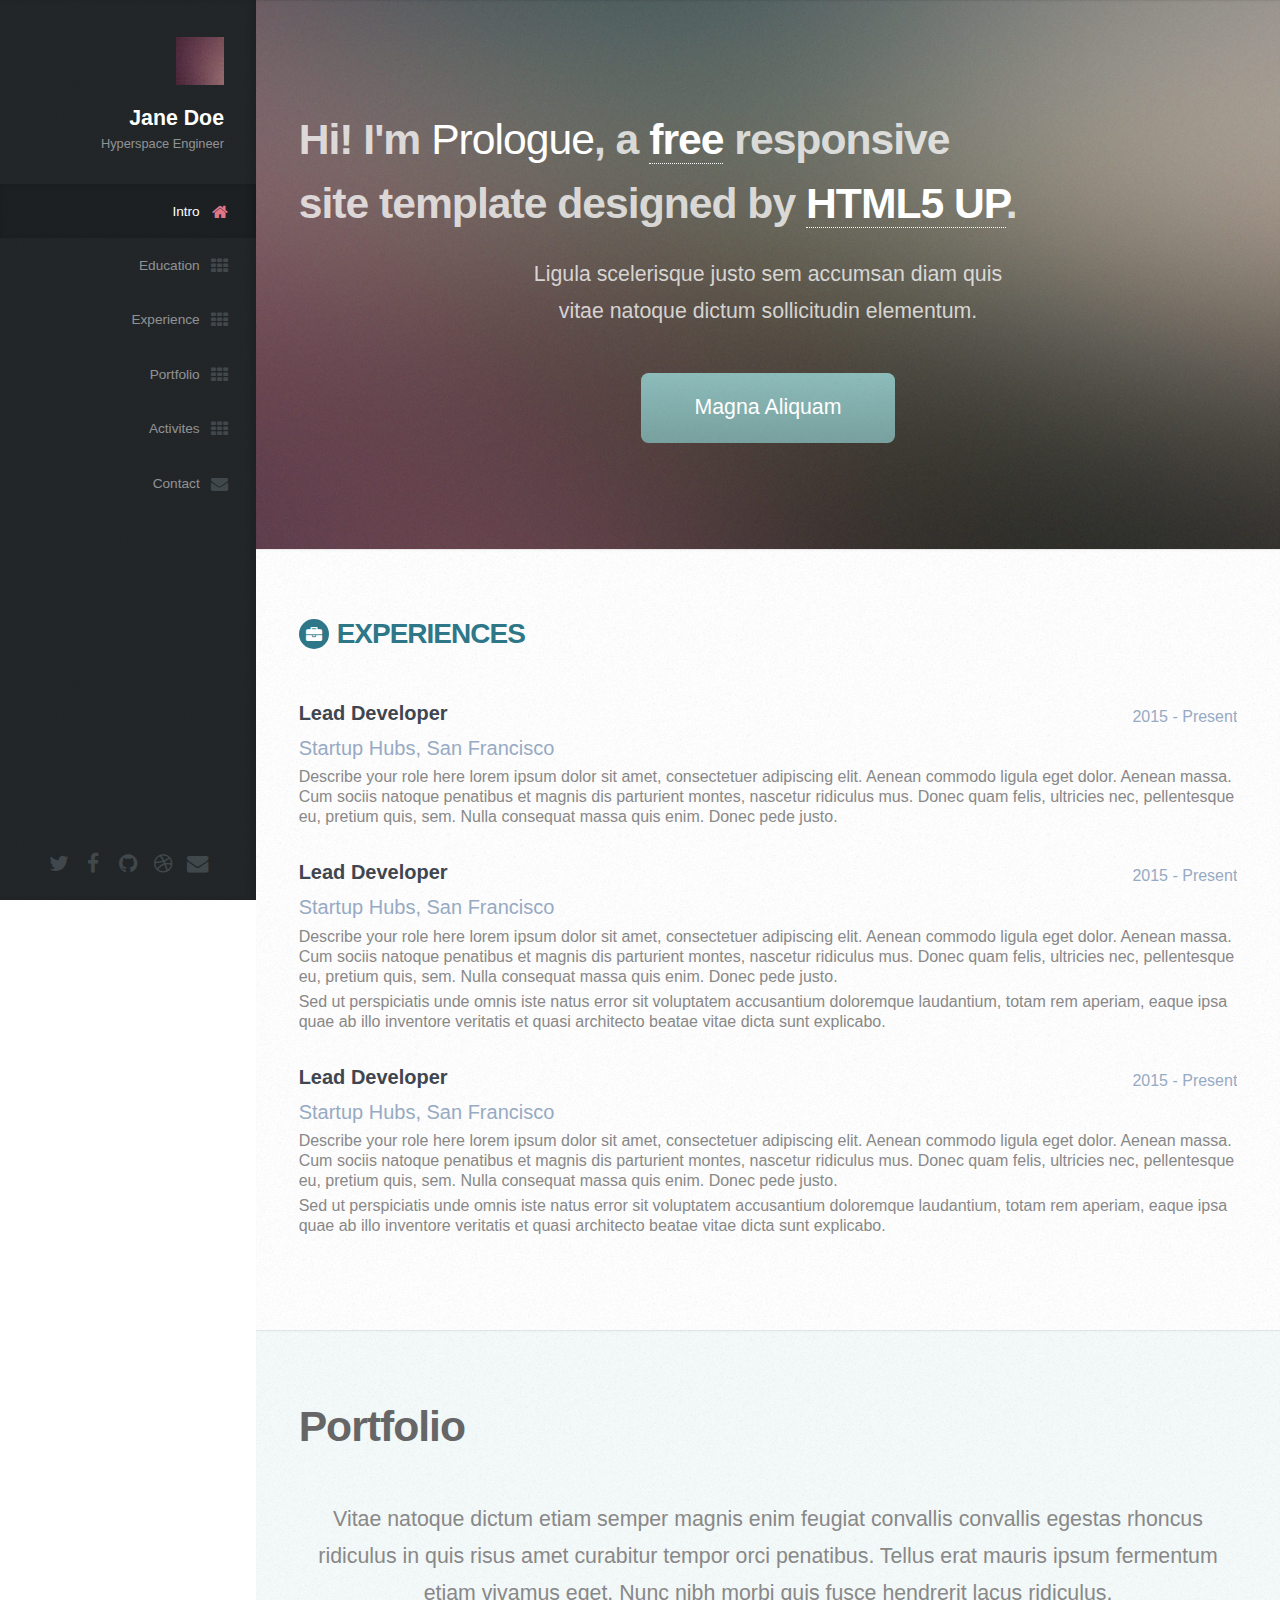
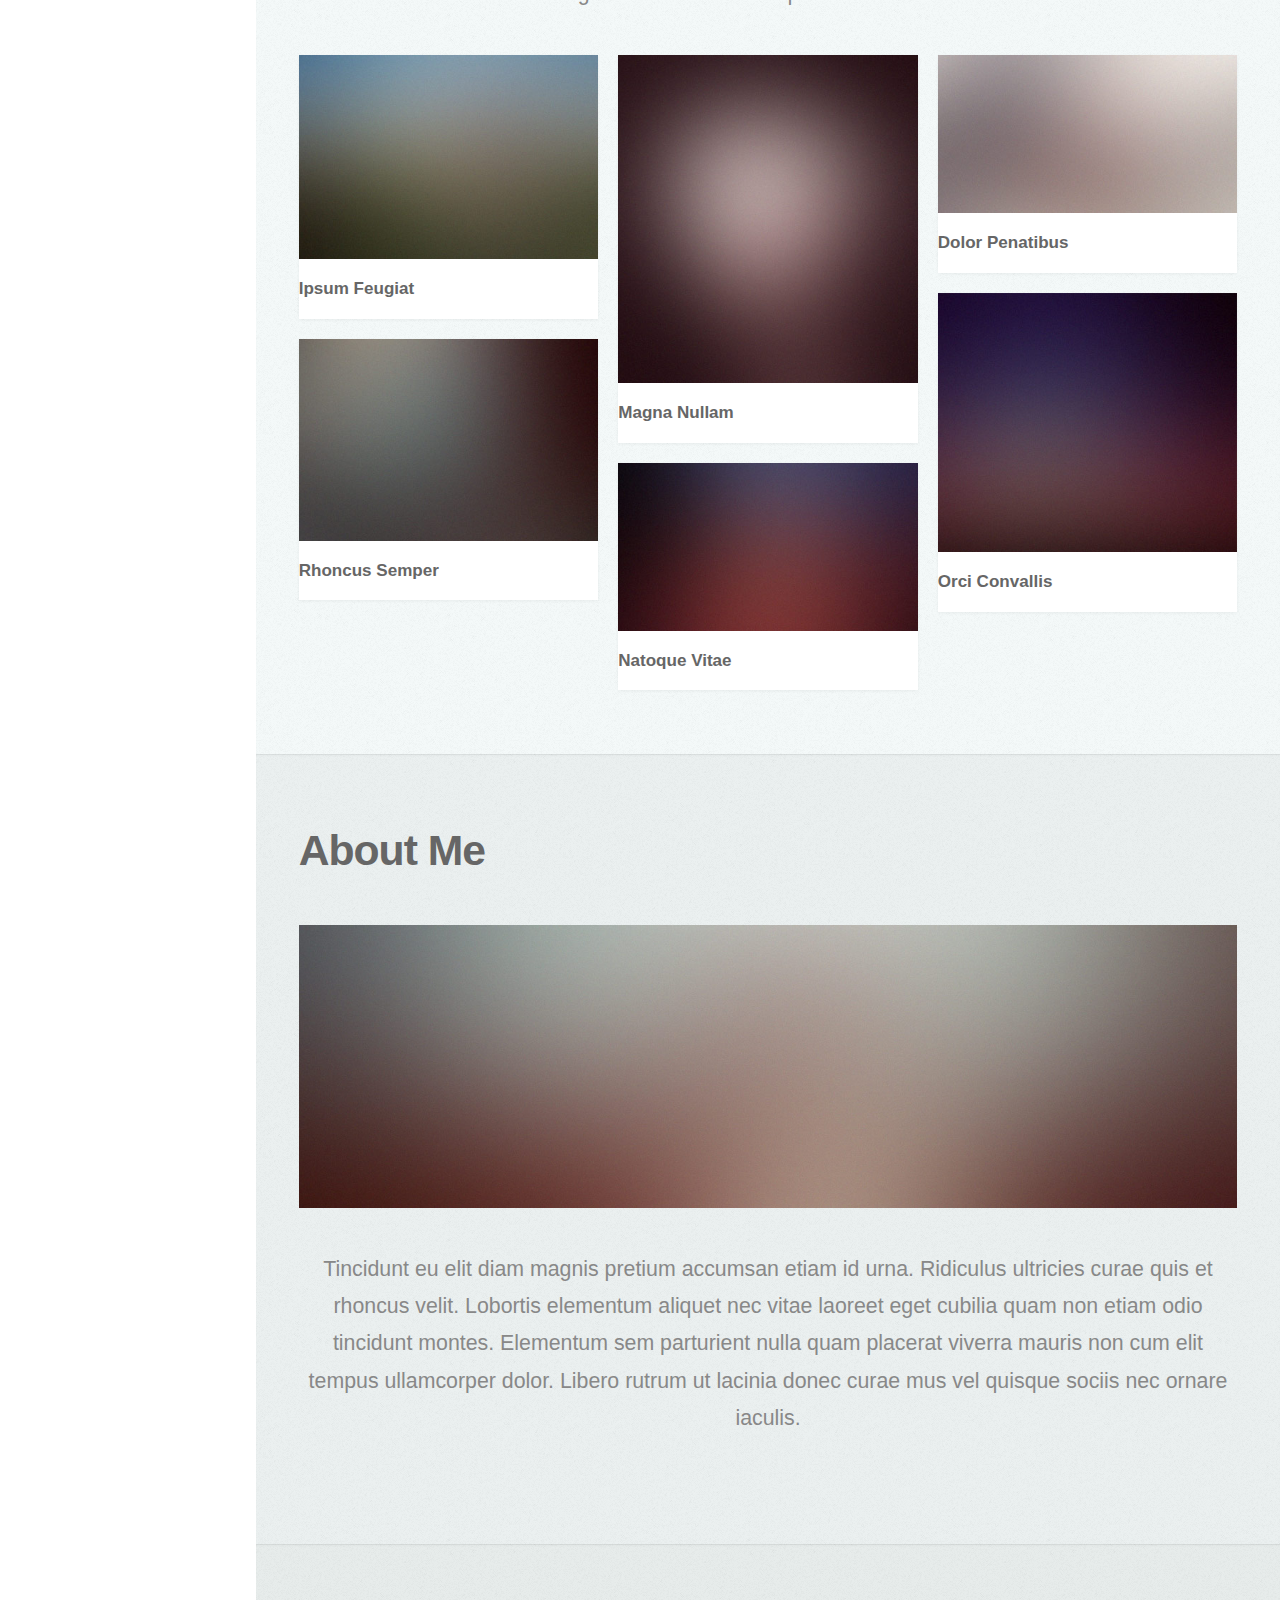
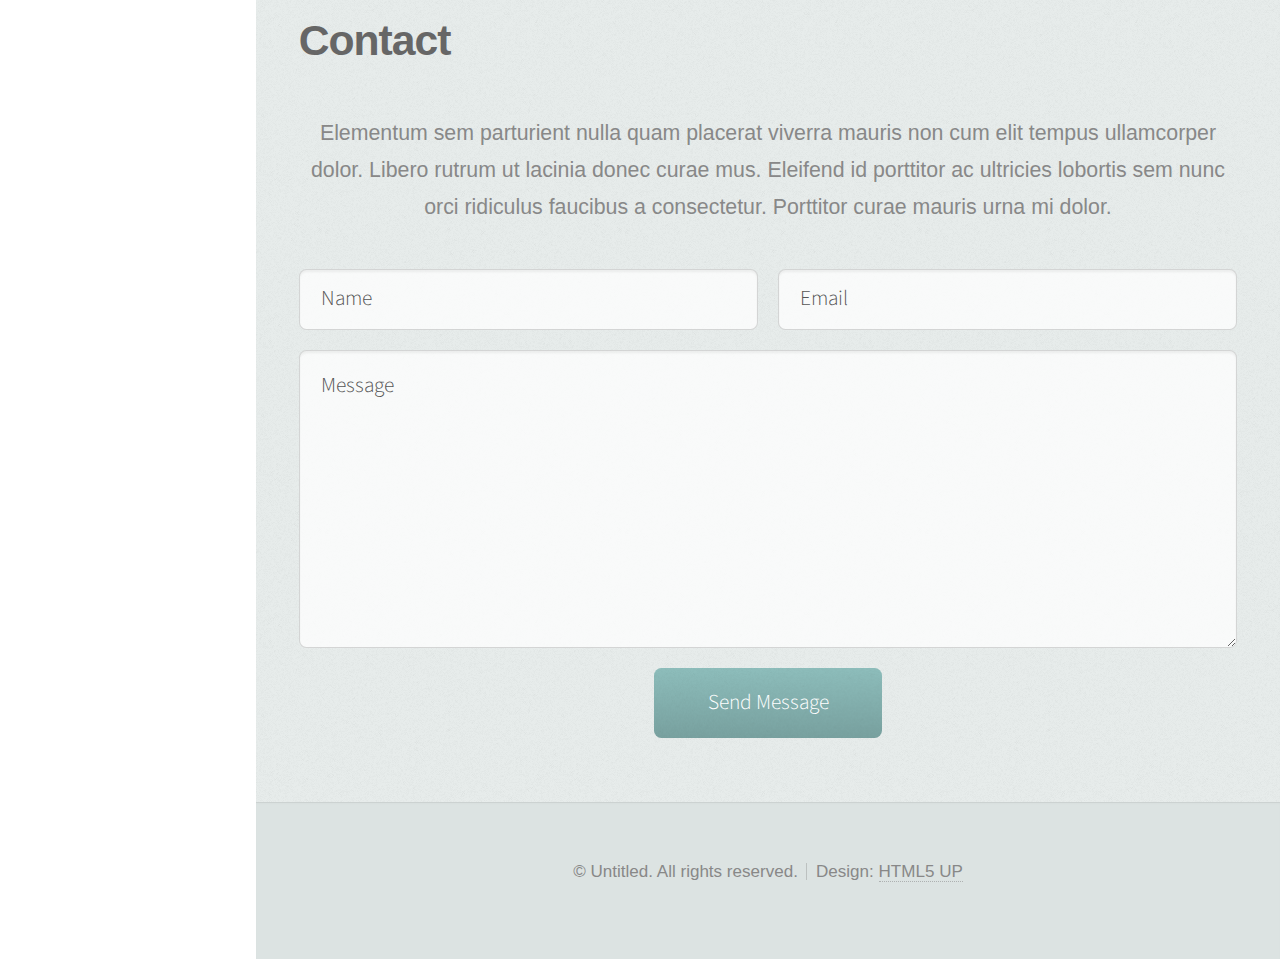
==== blog/html5up-prologue/index.html @ cb4b302c "reference for building website" ====
<!DOCTYPE HTML>
<!--
	Prologue by HTML5 UP
	html5up.net | @ajlkn
	Free for personal and commercial use under the CCA 3.0 license (html5up.net/license)
-->
<html>
	<head>
		<title>Prologue by HTML5 UP</title>
		<meta charset="utf-8" />
		<meta name="viewport" content="width=device-width, initial-scale=1" />
		<!--[if lte IE 8]><script src="assets/js/ie/html5shiv.js"></script><![endif]-->
		
		<!--[if lte IE 8]><link rel="stylesheet" href="assets/css/ie8.css" /><![endif]-->
		<!--[if lte IE 9]><link rel="stylesheet" href="assets/css/ie9.css" /><![endif]-->
		<link rel="stylesheet" href="assets/plugins/bootstrap/css/bootstrap.min.css">
		<link rel="stylesheet" href="assets/plugins/font-awesome/css/font-awesome.css">	

		<link rel="stylesheet" href="assets/css/main.css" />		
	</head>
	<body>

		<!-- Header -->
			<div id="header">

				<div class="top">

					<!-- Logo -->
						<div id="logo">
							<span class="image avatar48"><img src="images/avatar.jpg" alt="" /></span>
							<h1 id="title">Jane Doe</h1>
							<p>Hyperspace Engineer</p>
						</div>

					<!-- Nav -->
						<nav id="nav">
							<!--

								Prologue's nav expects links in one of two formats:

								1. Hash link (scrolls to a different section within the page)

								   <li><a href="#foobar" id="foobar-link" class="icon fa-whatever-icon-you-want skel-layers-ignoreHref"><span class="label">Foobar</span></a></li>

								2. Standard link (sends the user to another page/site)

								   <li><a href="http://foobar.tld" id="foobar-link" class="icon fa-whatever-icon-you-want"><span class="label">Foobar</span></a></li>

							-->
							<ul>
								<li><a href="#top" id="top-link" class="skel-layers-ignoreHref"><span class="icon fa-home">Intro</span></a></li>
								<li><a href="#education" id="education-link" class="skel-layers-ignoreHref"><span class="icon fa-th">Education</span></a></li>
								<li><a href="#experience" id="experience-link" class="skel-layers-ignoreHref"><span class="icon fa-th">Experience</span></a></li>
								<li><a href="#portfolio" id="portfolio-link" class="skel-layers-ignoreHref"><span class="icon fa-th">Portfolio</span></a></li>
								<li><a href="#activites" id="activites-link" class="skel-layers-ignoreHref"><span class="icon fa-th">Activites</span></a></li>
								<li><a href="#contact" id="contact-link" class="skel-layers-ignoreHref"><span class="icon fa-envelope">Contact</span></a></li>
							</ul>
						</nav>

				</div>

				<div class="bottom">

					<!-- Social Icons -->
						<ul class="icons">
							<li><a href="#" class="icon fa-twitter"><span class="label">Twitter</span></a></li>
							<li><a href="#" class="icon fa-facebook"><span class="label">Facebook</span></a></li>
							<li><a href="#" class="icon fa-github"><span class="label">Github</span></a></li>
							<li><a href="#" class="icon fa-dribbble"><span class="label">Dribbble</span></a></li>
							<li><a href="#" class="icon fa-envelope"><span class="label">Email</span></a></li>
						</ul>

				</div>

			</div>

		<!-- Main -->
			<div id="main">

				<!-- Intro -->
					<section id="top" class="one dark cover">
						<div class="container">

							<header>
								<h2 class="alt">Hi! I'm <strong>Prologue</strong>, a <a href="http://html5up.net/license">free</a> responsive<br />
								site template designed by <a href="http://html5up.net">HTML5 UP</a>.</h2>
								<p>Ligula scelerisque justo sem accumsan diam quis<br />
								vitae natoque dictum sollicitudin elementum.</p>
							</header>

							<footer>
								<a href="#portfolio" class="button scrolly">Magna Aliquam</a>
							</footer>

						</div>
					</section>
					
					<section id="experience" class='section experiences-section'>
						<div class="container">
							<header>
								 <h2 class="section-title"><i class="fa fa-briefcase"></i>Experiences</h2>
							</header>
							
							<div class="main-item">
								<div class="meta">
									<div class="upper-row">
										<h3 class="job-title">Lead Developer</h3>
										<div class="time">2015 - Present</div>
									</div><!--//upper-row-->
									<div class="company">Startup Hubs, San Francisco</div>
								</div><!--//meta-->
								<div class="details">
									<p>Describe your role here lorem ipsum dolor sit amet, consectetuer adipiscing elit. Aenean commodo ligula eget dolor. Aenean massa. Cum sociis natoque penatibus et magnis dis parturient montes, nascetur ridiculus mus. Donec quam felis, ultricies nec, pellentesque eu, pretium quis, sem. Nulla consequat massa quis enim. Donec pede justo.</p>  
								</div><!--//details-->
							</div><!--//item-->
							
							<div class="main-item">
								<div class="meta">
									<div class="upper-row">
										<h3 class="job-title">Lead Developer</h3>
										<div class="time">2015 - Present</div>
									</div><!--//upper-row-->
									<div class="company">Startup Hubs, San Francisco</div>
								</div><!--//meta-->
								<div class="details">
									<p>Describe your role here lorem ipsum dolor sit amet, consectetuer adipiscing elit. Aenean commodo ligula eget dolor. Aenean massa. Cum sociis natoque penatibus et magnis dis parturient montes, nascetur ridiculus mus. Donec quam felis, ultricies nec, pellentesque eu, pretium quis, sem. Nulla consequat massa quis enim. Donec pede justo.</p>  
									<p>Sed ut perspiciatis unde omnis iste natus error sit voluptatem accusantium doloremque laudantium, totam rem aperiam, eaque ipsa quae ab illo inventore veritatis et quasi architecto beatae vitae dicta sunt explicabo. </p>
								</div><!--//details-->
								
							</div><!--//item-->
							
							<div class="main-item">
								
									<div class="upper-row">
										<h3 class="job-title">Lead Developer</h3>
										<div class="time">2015 - Present</div>
									</div><!--//upper-row-->
									<div class="company">Startup Hubs, San Francisco</div>
								
								<div class="details">
									<p>Describe your role here lorem ipsum dolor sit amet, consectetuer adipiscing elit. Aenean commodo ligula eget dolor. Aenean massa. Cum sociis natoque penatibus et magnis dis parturient montes, nascetur ridiculus mus. Donec quam felis, ultricies nec, pellentesque eu, pretium quis, sem. Nulla consequat massa quis enim. Donec pede justo.</p>  
									<p>Sed ut perspiciatis unde omnis iste natus error sit voluptatem accusantium doloremque laudantium, totam rem aperiam, eaque ipsa quae ab illo inventore veritatis et quasi architecto beatae vitae dicta sunt explicabo. </p>
								</div><!--//details-->
								
							</div><!--//item-->
							
						</div>
					</section>

				<!-- Portfolio -->
					<section id="portfolio" class="two">
						<div class="container">

							<header>
								<h2>Portfolio</h2>
							</header>

							<p>Vitae natoque dictum etiam semper magnis enim feugiat convallis convallis
							egestas rhoncus ridiculus in quis risus amet curabitur tempor orci penatibus.
							Tellus erat mauris ipsum fermentum etiam vivamus eget. Nunc nibh morbi quis
							fusce hendrerit lacus ridiculus.</p>

							<div class="row">
								<div class="4u 12u$(mobile)">
									<article class="item">
										<a href="#" class="image fit"><img src="images/pic02.jpg" alt="" /></a>
										<header>
											<h3>Ipsum Feugiat</h3>
										</header>
									</article>
									<article class="item">
										<a href="#" class="image fit"><img src="images/pic03.jpg" alt="" /></a>
										<header>
											<h3>Rhoncus Semper</h3>
										</header>
									</article>
								</div>
								<div class="4u 12u$(mobile)">
									<article class="item">
										<a href="#" class="image fit"><img src="images/pic04.jpg" alt="" /></a>
										<header>
											<h3>Magna Nullam</h3>
										</header>
									</article>
									<article class="item">
										<a href="#" class="image fit"><img src="images/pic05.jpg" alt="" /></a>
										<header>
											<h3>Natoque Vitae</h3>
										</header>
									</article>
								</div>
								<div class="4u$ 12u$(mobile)">
									<article class="item">
										<a href="#" class="image fit"><img src="images/pic06.jpg" alt="" /></a>
										<header>
											<h3>Dolor Penatibus</h3>
										</header>
									</article>
									<article class="item">
										<a href="#" class="image fit"><img src="images/pic07.jpg" alt="" /></a>
										<header>
											<h3>Orci Convallis</h3>
										</header>
									</article>
								</div>
							</div>

						</div>
					</section>

				<!-- About Me -->
					<section id="about" class="three">
						<div class="container">

							<header>
								<h2>About Me</h2>
							</header>

							<a href="#" class="image featured"><img src="images/pic08.jpg" alt="" /></a>

							<p>Tincidunt eu elit diam magnis pretium accumsan etiam id urna. Ridiculus
							ultricies curae quis et rhoncus velit. Lobortis elementum aliquet nec vitae
							laoreet eget cubilia quam non etiam odio tincidunt montes. Elementum sem
							parturient nulla quam placerat viverra mauris non cum elit tempus ullamcorper
							dolor. Libero rutrum ut lacinia donec curae mus vel quisque sociis nec
							ornare iaculis.</p>

						</div>
					</section>

				<!-- Contact -->
					<section id="contact" class="four">
						<div class="container">

							<header>
								<h2>Contact</h2>
							</header>

							<p>Elementum sem parturient nulla quam placerat viverra
							mauris non cum elit tempus ullamcorper dolor. Libero rutrum ut lacinia
							donec curae mus. Eleifend id porttitor ac ultricies lobortis sem nunc
							orci ridiculus faucibus a consectetur. Porttitor curae mauris urna mi dolor.</p>

							<form method="post" action="#">
								<div class="row">
									<div class="6u 12u$(mobile)"><input type="text" name="name" placeholder="Name" /></div>
									<div class="6u$ 12u$(mobile)"><input type="text" name="email" placeholder="Email" /></div>
									<div class="12u$">
										<textarea name="message" placeholder="Message"></textarea>
									</div>
									<div class="12u$">
										<input type="submit" value="Send Message" />
									</div>
								</div>
							</form>

						</div>
					</section>

			</div>

		<!-- Footer -->
			<div id="footer">

				<!-- Copyright -->
					<ul class="copyright">
						<li>&copy; Untitled. All rights reserved.</li><li>Design: <a href="http://html5up.net">HTML5 UP</a></li>
					</ul>

			</div>

		<!-- Scripts -->
			<script src="assets/js/jquery.min.js"></script>
			<script src="assets/js/jquery.scrolly.min.js"></script>
			<script src="assets/js/jquery.scrollzer.min.js"></script>
			<script src="assets/js/skel.min.js"></script>
			<script src="assets/js/util.js"></script>
			<!--[if lte IE 8]><script src="assets/js/ie/respond.min.js"></script><![endif]-->
			<script src="assets/js/main.js"></script>

	</body>
</html>
---- blog/html5up-prologue/assets/css/ie8.css ----
/*
	Prologue by HTML5 UP
	html5up.net | @ajlkn
	Free for personal and commercial use under the CCA 3.0 license (html5up.net/license)
*/

/* Section/Article */

	section > .last-child, section.last-child, article > .last-child, article.last-child {
		margin-bottom: 0;
	}

/* Form */

	form input[type="text"],
	form input[type="email"],
	form input[type="password"],
	form select,
	form textarea {
		-ms-behavior: url("assets/js/ie/PIE.htc");
	}

/* Button */

	input[type="button"],
	input[type="submit"],
	input[type="reset"],
	button,
	.button {
		-ms-behavior: url("assets/js/ie/PIE.htc");
	}

/* Header */

	#nav ul li a {
		color: #888;
	}

		#nav ul li a.active {
			background: #1C2022;
		}

	#headerToggle .toggle {
		background-color: #888;
	}

/* Main */

	#main > section.cover {
		background-position: auto;
		-ms-behavior: url("assets/js/ie/backgroundsize.min.htc");
	}
---- blog/html5up-prologue/assets/css/ie9.css ----
/*
	Prologue by HTML5 UP
	html5up.net | @ajlkn
	Free for personal and commercial use under the CCA 3.0 license (html5up.net/license)
*/

/* Button */

	input[type="button"],
	input[type="submit"],
	input[type="reset"],
	button,
	.button {
		background-image: url("images/ie/grad0-15.svg");
	}
---- blog/html5up-prologue/assets/css/main.css ----
@import url("font-awesome.min.css");
@import url("https://fonts.googleapis.com/css?family=Source+Sans+Pro:300,300italic,400,600");

/*
	Prologue by HTML5 UP
	html5up.net | @ajlkn
	Free for personal and commercial use under the CCA 3.0 license (html5up.net/license)
*/

/* Reset */

	html, body, div, span, applet, object, iframe, h1, h2, h3, h4, h5, h6, p, blockquote, pre, a, abbr, acronym, address, big, cite, code, del, dfn, em, img, ins, kbd, q, s, samp, small, strike, strong, sub, sup, tt, var, b, u, i, center, dl, dt, dd, ol, ul, li, fieldset, form, label, legend, table, caption, tbody, tfoot, thead, tr, th, td, article, aside, canvas, details, embed, figure, figcaption, footer, header, hgroup, menu, nav, output, ruby, section, summary, time, mark, audio, video {
		margin: 0;
		padding: 0;
		border: 0;
		font-size: 100%;
		font: inherit;
		vertical-align: baseline;
	}

	article, aside, details, figcaption, figure, footer, header, hgroup, menu, nav, section {
		display: block;
	}

	body {
		line-height: 1;
	}

	ol, ul {
		list-style: none;
	}

	blockquote, q {
		quotes: none;
	}

	blockquote:before, blockquote:after, q:before, q:after {
		content: '';
		content: none;
	}

	table {
		border-collapse: collapse;
		border-spacing: 0;
	}

	body {
		-webkit-text-size-adjust: none;
	}

/* Box Model */

	*, *:before, *:after {
		-moz-box-sizing: border-box;
		-webkit-box-sizing: border-box;
		box-sizing: border-box;
	}

/* Containers */

	.container {
		margin-left: auto;
		margin-right: auto;
	}

	.container.\31 25\25 {
		width: 100%;
		max-width: 1750px;
		min-width: 1400px;
	}

	.container.\37 5\25 {
		width: 1050px;
	}

	.container.\35 0\25 {
		width: 700px;
	}

	.container.\32 5\25 {
		width: 350px;
	}

	.container {
		width: 1400px;
	}

	@media screen and (min-width: 961px) and (max-width: 1880px) {

		.container.\31 25\25 {
			width: 100%;
			max-width: 1500px;
			min-width: 1200px;
		}

		.container.\37 5\25 {
			width: 900px;
		}

		.container.\35 0\25 {
			width: 600px;
		}

		.container.\32 5\25 {
			width: 300px;
		}

		.container {
			width: 1200px;
		}

	}

	@media screen and (min-width: 961px) and (max-width: 1620px) {

		.container.\31 25\25 {
			width: 100%;
			max-width: 1200px;
			min-width: 960px;
		}

		.container.\37 5\25 {
			width: 720px;
		}

		.container.\35 0\25 {
			width: 480px;
		}

		.container.\32 5\25 {
			width: 240px;
		}

		.container {
			width: 960px;
		}

	}

	@media screen and (min-width: 961px) and (max-width: 1320px) {

		.container.\31 25\25 {
			width: 100%;
			max-width: 125%;
			min-width: 100%;
		}

		.container.\37 5\25 {
			width: 75%;
		}

		.container.\35 0\25 {
			width: 50%;
		}

		.container.\32 5\25 {
			width: 25%;
		}

		.container {
			width: 100%;
		}

	}

	@media screen and (max-width: 960px) {

		.container.\31 25\25 {
			width: 100%;
			max-width: 125%;
			min-width: 100%;
		}

		.container.\37 5\25 {
			width: 75%;
		}

		.container.\35 0\25 {
			width: 50%;
		}

		.container.\32 5\25 {
			width: 25%;
		}

		.container {
			width: 100%;
		}

	}

	@media screen and (max-width: 736px) {

		.container.\31 25\25 {
			width: 100%;
			max-width: 125%;
			min-width: 100%;
		}

		.container.\37 5\25 {
			width: 75%;
		}

		.container.\35 0\25 {
			width: 50%;
		}

		.container.\32 5\25 {
			width: 25%;
		}

		.container {
			width: 100% !important;
		}

	}

/* Grid */

	.row {
		border-bottom: solid 1px transparent;
		-moz-box-sizing: border-box;
		-webkit-box-sizing: border-box;
		box-sizing: border-box;
	}

	.row > * {
		float: left;
		-moz-box-sizing: border-box;
		-webkit-box-sizing: border-box;
		box-sizing: border-box;
	}

	.row:after, .row:before {
		content: '';
		display: block;
		clear: both;
		height: 0;
	}

	.row.uniform > * > :first-child {
		margin-top: 0;
	}

	.row.uniform > * > :last-child {
		margin-bottom: 0;
	}

	.row.\30 \25 > * {
		padding: 0px 0 0 0px;
	}

	.row.\30 \25 {
		margin: 0px 0 -1px 0px;
	}

	.row.uniform.\30 \25 > * {
		padding: 0px 0 0 0px;
	}

	.row.uniform.\30 \25 {
		margin: 0px 0 -1px 0px;
	}

	.row > * {
		padding: 40px 0 0 40px;
	}

	.row {
		margin: -40px 0 -1px -40px;
	}

	.row.uniform > * {
		padding: 40px 0 0 40px;
	}

	.row.uniform {
		margin: -40px 0 -1px -40px;
	}

	.row.\32 00\25 > * {
		padding: 80px 0 0 80px;
	}

	.row.\32 00\25 {
		margin: -80px 0 -1px -80px;
	}

	.row.uniform.\32 00\25 > * {
		padding: 80px 0 0 80px;
	}

	.row.uniform.\32 00\25 {
		margin: -80px 0 -1px -80px;
	}

	.row.\31 50\25 > * {
		padding: 60px 0 0 60px;
	}

	.row.\31 50\25 {
		margin: -60px 0 -1px -60px;
	}

	.row.uniform.\31 50\25 > * {
		padding: 60px 0 0 60px;
	}

	.row.uniform.\31 50\25 {
		margin: -60px 0 -1px -60px;
	}

	.row.\35 0\25 > * {
		padding: 20px 0 0 20px;
	}

	.row.\35 0\25 {
		margin: -20px 0 -1px -20px;
	}

	.row.uniform.\35 0\25 > * {
		padding: 20px 0 0 20px;
	}

	.row.uniform.\35 0\25 {
		margin: -20px 0 -1px -20px;
	}

	.row.\32 5\25 > * {
		padding: 10px 0 0 10px;
	}

	.row.\32 5\25 {
		margin: -10px 0 -1px -10px;
	}

	.row.uniform.\32 5\25 > * {
		padding: 10px 0 0 10px;
	}

	.row.uniform.\32 5\25 {
		margin: -10px 0 -1px -10px;
	}

	.\31 2u, .\31 2u\24 {
		width: 100%;
		clear: none;
		margin-left: 0;
	}

	.\31 1u, .\31 1u\24 {
		width: 91.6666666667%;
		clear: none;
		margin-left: 0;
	}

	.\31 0u, .\31 0u\24 {
		width: 83.3333333333%;
		clear: none;
		margin-left: 0;
	}

	.\39 u, .\39 u\24 {
		width: 75%;
		clear: none;
		margin-left: 0;
	}

	.\38 u, .\38 u\24 {
		width: 66.6666666667%;
		clear: none;
		margin-left: 0;
	}

	.\37 u, .\37 u\24 {
		width: 58.3333333333%;
		clear: none;
		margin-left: 0;
	}

	.\36 u, .\36 u\24 {
		width: 50%;
		clear: none;
		margin-left: 0;
	}

	.\35 u, .\35 u\24 {
		width: 41.6666666667%;
		clear: none;
		margin-left: 0;
	}

	.\34 u, .\34 u\24 {
		width: 33.3333333333%;
		clear: none;
		margin-left: 0;
	}

	.\33 u, .\33 u\24 {
		width: 25%;
		clear: none;
		margin-left: 0;
	}

	.\32 u, .\32 u\24 {
		width: 16.6666666667%;
		clear: none;
		margin-left: 0;
	}

	.\31 u, .\31 u\24 {
		width: 8.3333333333%;
		clear: none;
		margin-left: 0;
	}

	.\31 2u\24 + *,
	.\31 1u\24 + *,
	.\31 0u\24 + *,
	.\39 u\24 + *,
	.\38 u\24 + *,
	.\37 u\24 + *,
	.\36 u\24 + *,
	.\35 u\24 + *,
	.\34 u\24 + *,
	.\33 u\24 + *,
	.\32 u\24 + *,
	.\31 u\24 + * {
		clear: left;
	}

	.\-11u {
		margin-left: 91.66667%;
	}

	.\-10u {
		margin-left: 83.33333%;
	}

	.\-9u {
		margin-left: 75%;
	}

	.\-8u {
		margin-left: 66.66667%;
	}

	.\-7u {
		margin-left: 58.33333%;
	}

	.\-6u {
		margin-left: 50%;
	}

	.\-5u {
		margin-left: 41.66667%;
	}

	.\-4u {
		margin-left: 33.33333%;
	}

	.\-3u {
		margin-left: 25%;
	}

	.\-2u {
		margin-left: 16.66667%;
	}

	.\-1u {
		margin-left: 8.33333%;
	}

	@media screen and (min-width: 961px) and (max-width: 1880px) {

		.row > * {
			padding: 40px 0 0 40px;
		}

		.row {
			margin: -40px 0 -1px -40px;
		}

		.row.uniform > * {
			padding: 40px 0 0 40px;
		}

		.row.uniform {
			margin: -40px 0 -1px -40px;
		}

		.row.\32 00\25 > * {
			padding: 80px 0 0 80px;
		}

		.row.\32 00\25 {
			margin: -80px 0 -1px -80px;
		}

		.row.uniform.\32 00\25 > * {
			padding: 80px 0 0 80px;
		}

		.row.uniform.\32 00\25 {
			margin: -80px 0 -1px -80px;
		}

		.row.\31 50\25 > * {
			padding: 60px 0 0 60px;
		}

		.row.\31 50\25 {
			margin: -60px 0 -1px -60px;
		}

		.row.uniform.\31 50\25 > * {
			padding: 60px 0 0 60px;
		}

		.row.uniform.\31 50\25 {
			margin: -60px 0 -1px -60px;
		}

		.row.\35 0\25 > * {
			padding: 20px 0 0 20px;
		}

		.row.\35 0\25 {
			margin: -20px 0 -1px -20px;
		}

		.row.uniform.\35 0\25 > * {
			padding: 20px 0 0 20px;
		}

		.row.uniform.\35 0\25 {
			margin: -20px 0 -1px -20px;
		}

		.row.\32 5\25 > * {
			padding: 10px 0 0 10px;
		}

		.row.\32 5\25 {
			margin: -10px 0 -1px -10px;
		}

		.row.uniform.\32 5\25 > * {
			padding: 10px 0 0 10px;
		}

		.row.uniform.\32 5\25 {
			margin: -10px 0 -1px -10px;
		}

		.\31 2u\28wide\29, .\31 2u\24\28wide\29 {
			width: 100%;
			clear: none;
			margin-left: 0;
		}

		.\31 1u\28wide\29, .\31 1u\24\28wide\29 {
			width: 91.6666666667%;
			clear: none;
			margin-left: 0;
		}

		.\31 0u\28wide\29, .\31 0u\24\28wide\29 {
			width: 83.3333333333%;
			clear: none;
			margin-left: 0;
		}

		.\39 u\28wide\29, .\39 u\24\28wide\29 {
			width: 75%;
			clear: none;
			margin-left: 0;
		}

		.\38 u\28wide\29, .\38 u\24\28wide\29 {
			width: 66.6666666667%;
			clear: none;
			margin-left: 0;
		}

		.\37 u\28wide\29, .\37 u\24\28wide\29 {
			width: 58.3333333333%;
			clear: none;
			margin-left: 0;
		}

		.\36 u\28wide\29, .\36 u\24\28wide\29 {
			width: 50%;
			clear: none;
			margin-left: 0;
		}

		.\35 u\28wide\29, .\35 u\24\28wide\29 {
			width: 41.6666666667%;
			clear: none;
			margin-left: 0;
		}

		.\34 u\28wide\29, .\34 u\24\28wide\29 {
			width: 33.3333333333%;
			clear: none;
			margin-left: 0;
		}

		.\33 u\28wide\29, .\33 u\24\28wide\29 {
			width: 25%;
			clear: none;
			margin-left: 0;
		}

		.\32 u\28wide\29, .\32 u\24\28wide\29 {
			width: 16.6666666667%;
			clear: none;
			margin-left: 0;
		}

		.\31 u\28wide\29, .\31 u\24\28wide\29 {
			width: 8.3333333333%;
			clear: none;
			margin-left: 0;
		}

		.\31 2u\24\28wide\29 + *,
		.\31 1u\24\28wide\29 + *,
		.\31 0u\24\28wide\29 + *,
		.\39 u\24\28wide\29 + *,
		.\38 u\24\28wide\29 + *,
		.\37 u\24\28wide\29 + *,
		.\36 u\24\28wide\29 + *,
		.\35 u\24\28wide\29 + *,
		.\34 u\24\28wide\29 + *,
		.\33 u\24\28wide\29 + *,
		.\32 u\24\28wide\29 + *,
		.\31 u\24\28wide\29 + * {
			clear: left;
		}

		.\-11u\28wide\29 {
			margin-left: 91.66667%;
		}

		.\-10u\28wide\29 {
			margin-left: 83.33333%;
		}

		.\-9u\28wide\29 {
			margin-left: 75%;
		}

		.\-8u\28wide\29 {
			margin-left: 66.66667%;
		}

		.\-7u\28wide\29 {
			margin-left: 58.33333%;
		}

		.\-6u\28wide\29 {
			margin-left: 50%;
		}

		.\-5u\28wide\29 {
			margin-left: 41.66667%;
		}

		.\-4u\28wide\29 {
			margin-left: 33.33333%;
		}

		.\-3u\28wide\29 {
			margin-left: 25%;
		}

		.\-2u\28wide\29 {
			margin-left: 16.66667%;
		}

		.\-1u\28wide\29 {
			margin-left: 8.33333%;
		}

	}

	@media screen and (min-width: 961px) and (max-width: 1620px) {

		.row > * {
			padding: 40px 0 0 40px;
		}

		.row {
			margin: -40px 0 -1px -40px;
		}

		.row.uniform > * {
			padding: 40px 0 0 40px;
		}

		.row.uniform {
			margin: -40px 0 -1px -40px;
		}

		.row.\32 00\25 > * {
			padding: 80px 0 0 80px;
		}

		.row.\32 00\25 {
			margin: -80px 0 -1px -80px;
		}

		.row.uniform.\32 00\25 > * {
			padding: 80px 0 0 80px;
		}

		.row.uniform.\32 00\25 {
			margin: -80px 0 -1px -80px;
		}

		.row.\31 50\25 > * {
			padding: 60px 0 0 60px;
		}

		.row.\31 50\25 {
			margin: -60px 0 -1px -60px;
		}

		.row.uniform.\31 50\25 > * {
			padding: 60px 0 0 60px;
		}

		.row.uniform.\31 50\25 {
			margin: -60px 0 -1px -60px;
		}

		.row.\35 0\25 > * {
			padding: 20px 0 0 20px;
		}

		.row.\35 0\25 {
			margin: -20px 0 -1px -20px;
		}

		.row.uniform.\35 0\25 > * {
			padding: 20px 0 0 20px;
		}

		.row.uniform.\35 0\25 {
			margin: -20px 0 -1px -20px;
		}

		.row.\32 5\25 > * {
			padding: 10px 0 0 10px;
		}

		.row.\32 5\25 {
			margin: -10px 0 -1px -10px;
		}

		.row.uniform.\32 5\25 > * {
			padding: 10px 0 0 10px;
		}

		.row.uniform.\32 5\25 {
			margin: -10px 0 -1px -10px;
		}

		.\31 2u\28normal\29, .\31 2u\24\28normal\29 {
			width: 100%;
			clear: none;
			margin-left: 0;
		}

		.\31 1u\28normal\29, .\31 1u\24\28normal\29 {
			width: 91.6666666667%;
			clear: none;
			margin-left: 0;
		}

		.\31 0u\28normal\29, .\31 0u\24\28normal\29 {
			width: 83.3333333333%;
			clear: none;
			margin-left: 0;
		}

		.\39 u\28normal\29, .\39 u\24\28normal\29 {
			width: 75%;
			clear: none;
			margin-left: 0;
		}

		.\38 u\28normal\29, .\38 u\24\28normal\29 {
			width: 66.6666666667%;
			clear: none;
			margin-left: 0;
		}

		.\37 u\28normal\29, .\37 u\24\28normal\29 {
			width: 58.3333333333%;
			clear: none;
			margin-left: 0;
		}

		.\36 u\28normal\29, .\36 u\24\28normal\29 {
			width: 50%;
			clear: none;
			margin-left: 0;
		}

		.\35 u\28normal\29, .\35 u\24\28normal\29 {
			width: 41.6666666667%;
			clear: none;
			margin-left: 0;
		}

		.\34 u\28normal\29, .\34 u\24\28normal\29 {
			width: 33.3333333333%;
			clear: none;
			margin-left: 0;
		}

		.\33 u\28normal\29, .\33 u\24\28normal\29 {
			width: 25%;
			clear: none;
			margin-left: 0;
		}

		.\32 u\28normal\29, .\32 u\24\28normal\29 {
			width: 16.6666666667%;
			clear: none;
			margin-left: 0;
		}

		.\31 u\28normal\29, .\31 u\24\28normal\29 {
			width: 8.3333333333%;
			clear: none;
			margin-left: 0;
		}

		.\31 2u\24\28normal\29 + *,
		.\31 1u\24\28normal\29 + *,
		.\31 0u\24\28normal\29 + *,
		.\39 u\24\28normal\29 + *,
		.\38 u\24\28normal\29 + *,
		.\37 u\24\28normal\29 + *,
		.\36 u\24\28normal\29 + *,
		.\35 u\24\28normal\29 + *,
		.\34 u\24\28normal\29 + *,
		.\33 u\24\28normal\29 + *,
		.\32 u\24\28normal\29 + *,
		.\31 u\24\28normal\29 + * {
			clear: left;
		}

		.\-11u\28normal\29 {
			margin-left: 91.66667%;
		}

		.\-10u\28normal\29 {
			margin-left: 83.33333%;
		}

		.\-9u\28normal\29 {
			margin-left: 75%;
		}

		.\-8u\28normal\29 {
			margin-left: 66.66667%;
		}

		.\-7u\28normal\29 {
			margin-left: 58.33333%;
		}

		.\-6u\28normal\29 {
			margin-left: 50%;
		}

		.\-5u\28normal\29 {
			margin-left: 41.66667%;
		}

		.\-4u\28normal\29 {
			margin-left: 33.33333%;
		}

		.\-3u\28normal\29 {
			margin-left: 25%;
		}

		.\-2u\28normal\29 {
			margin-left: 16.66667%;
		}

		.\-1u\28normal\29 {
			margin-left: 8.33333%;
		}

	}

	@media screen and (min-width: 961px) and (max-width: 1320px) {

		.row > * {
			padding: 20px 0 0 20px;
		}

		.row {
			margin: -20px 0 -1px -20px;
		}

		.row.uniform > * {
			padding: 20px 0 0 20px;
		}

		.row.uniform {
			margin: -20px 0 -1px -20px;
		}

		.row.\32 00\25 > * {
			padding: 40px 0 0 40px;
		}

		.row.\32 00\25 {
			margin: -40px 0 -1px -40px;
		}

		.row.uniform.\32 00\25 > * {
			padding: 40px 0 0 40px;
		}

		.row.uniform.\32 00\25 {
			margin: -40px 0 -1px -40px;
		}

		.row.\31 50\25 > * {
			padding: 30px 0 0 30px;
		}

		.row.\31 50\25 {
			margin: -30px 0 -1px -30px;
		}

		.row.uniform.\31 50\25 > * {
			padding: 30px 0 0 30px;
		}

		.row.uniform.\31 50\25 {
			margin: -30px 0 -1px -30px;
		}

		.row.\35 0\25 > * {
			padding: 10px 0 0 10px;
		}

		.row.\35 0\25 {
			margin: -10px 0 -1px -10px;
		}

		.row.uniform.\35 0\25 > * {
			padding: 10px 0 0 10px;
		}

		.row.uniform.\35 0\25 {
			margin: -10px 0 -1px -10px;
		}

		.row.\32 5\25 > * {
			padding: 5px 0 0 5px;
		}

		.row.\32 5\25 {
			margin: -5px 0 -1px -5px;
		}

		.row.uniform.\32 5\25 > * {
			padding: 5px 0 0 5px;
		}

		.row.uniform.\32 5\25 {
			margin: -5px 0 -1px -5px;
		}

		.\31 2u\28narrow\29, .\31 2u\24\28narrow\29 {
			width: 100%;
			clear: none;
			margin-left: 0;
		}

		.\31 1u\28narrow\29, .\31 1u\24\28narrow\29 {
			width: 91.6666666667%;
			clear: none;
			margin-left: 0;
		}

		.\31 0u\28narrow\29, .\31 0u\24\28narrow\29 {
			width: 83.3333333333%;
			clear: none;
			margin-left: 0;
		}

		.\39 u\28narrow\29, .\39 u\24\28narrow\29 {
			width: 75%;
			clear: none;
			margin-left: 0;
		}

		.\38 u\28narrow\29, .\38 u\24\28narrow\29 {
			width: 66.6666666667%;
			clear: none;
			margin-left: 0;
		}

		.\37 u\28narrow\29, .\37 u\24\28narrow\29 {
			width: 58.3333333333%;
			clear: none;
			margin-left: 0;
		}

		.\36 u\28narrow\29, .\36 u\24\28narrow\29 {
			width: 50%;
			clear: none;
			margin-left: 0;
		}

		.\35 u\28narrow\29, .\35 u\24\28narrow\29 {
			width: 41.6666666667%;
			clear: none;
			margin-left: 0;
		}

		.\34 u\28narrow\29, .\34 u\24\28narrow\29 {
			width: 33.3333333333%;
			clear: none;
			margin-left: 0;
		}

		.\33 u\28narrow\29, .\33 u\24\28narrow\29 {
			width: 25%;
			clear: none;
			margin-left: 0;
		}

		.\32 u\28narrow\29, .\32 u\24\28narrow\29 {
			width: 16.6666666667%;
			clear: none;
			margin-left: 0;
		}

		.\31 u\28narrow\29, .\31 u\24\28narrow\29 {
			width: 8.3333333333%;
			clear: none;
			margin-left: 0;
		}

		.\31 2u\24\28narrow\29 + *,
		.\31 1u\24\28narrow\29 + *,
		.\31 0u\24\28narrow\29 + *,
		.\39 u\24\28narrow\29 + *,
		.\38 u\24\28narrow\29 + *,
		.\37 u\24\28narrow\29 + *,
		.\36 u\24\28narrow\29 + *,
		.\35 u\24\28narrow\29 + *,
		.\34 u\24\28narrow\29 + *,
		.\33 u\24\28narrow\29 + *,
		.\32 u\24\28narrow\29 + *,
		.\31 u\24\28narrow\29 + * {
			clear: left;
		}

		.\-11u\28narrow\29 {
			margin-left: 91.66667%;
		}

		.\-10u\28narrow\29 {
			margin-left: 83.33333%;
		}

		.\-9u\28narrow\29 {
			margin-left: 75%;
		}

		.\-8u\28narrow\29 {
			margin-left: 66.66667%;
		}

		.\-7u\28narrow\29 {
			margin-left: 58.33333%;
		}

		.\-6u\28narrow\29 {
			margin-left: 50%;
		}

		.\-5u\28narrow\29 {
			margin-left: 41.66667%;
		}

		.\-4u\28narrow\29 {
			margin-left: 33.33333%;
		}

		.\-3u\28narrow\29 {
			margin-left: 25%;
		}

		.\-2u\28narrow\29 {
			margin-left: 16.66667%;
		}

		.\-1u\28narrow\29 {
			margin-left: 8.33333%;
		}

	}

	@media screen and (max-width: 960px) {

		.row > * {
			padding: 20px 0 0 20px;
		}

		.row {
			margin: -20px 0 -1px -20px;
		}

		.row.uniform > * {
			padding: 20px 0 0 20px;
		}

		.row.uniform {
			margin: -20px 0 -1px -20px;
		}

		.row.\32 00\25 > * {
			padding: 40px 0 0 40px;
		}

		.row.\32 00\25 {
			margin: -40px 0 -1px -40px;
		}

		.row.uniform.\32 00\25 > * {
			padding: 40px 0 0 40px;
		}

		.row.uniform.\32 00\25 {
			margin: -40px 0 -1px -40px;
		}

		.row.\31 50\25 > * {
			padding: 30px 0 0 30px;
		}

		.row.\31 50\25 {
			margin: -30px 0 -1px -30px;
		}

		.row.uniform.\31 50\25 > * {
			padding: 30px 0 0 30px;
		}

		.row.uniform.\31 50\25 {
			margin: -30px 0 -1px -30px;
		}

		.row.\35 0\25 > * {
			padding: 10px 0 0 10px;
		}

		.row.\35 0\25 {
			margin: -10px 0 -1px -10px;
		}

		.row.uniform.\35 0\25 > * {
			padding: 10px 0 0 10px;
		}

		.row.uniform.\35 0\25 {
			margin: -10px 0 -1px -10px;
		}

		.row.\32 5\25 > * {
			padding: 5px 0 0 5px;
		}

		.row.\32 5\25 {
			margin: -5px 0 -1px -5px;
		}

		.row.uniform.\32 5\25 > * {
			padding: 5px 0 0 5px;
		}

		.row.uniform.\32 5\25 {
			margin: -5px 0 -1px -5px;
		}

		.\31 2u\28narrower\29, .\31 2u\24\28narrower\29 {
			width: 100%;
			clear: none;
			margin-left: 0;
		}

		.\31 1u\28narrower\29, .\31 1u\24\28narrower\29 {
			width: 91.6666666667%;
			clear: none;
			margin-left: 0;
		}

		.\31 0u\28narrower\29, .\31 0u\24\28narrower\29 {
			width: 83.3333333333%;
			clear: none;
			margin-left: 0;
		}

		.\39 u\28narrower\29, .\39 u\24\28narrower\29 {
			width: 75%;
			clear: none;
			margin-left: 0;
		}

		.\38 u\28narrower\29, .\38 u\24\28narrower\29 {
			width: 66.6666666667%;
			clear: none;
			margin-left: 0;
		}

		.\37 u\28narrower\29, .\37 u\24\28narrower\29 {
			width: 58.3333333333%;
			clear: none;
			margin-left: 0;
		}

		.\36 u\28narrower\29, .\36 u\24\28narrower\29 {
			width: 50%;
			clear: none;
			margin-left: 0;
		}

		.\35 u\28narrower\29, .\35 u\24\28narrower\29 {
			width: 41.6666666667%;
			clear: none;
			margin-left: 0;
		}

		.\34 u\28narrower\29, .\34 u\24\28narrower\29 {
			width: 33.3333333333%;
			clear: none;
			margin-left: 0;
		}

		.\33 u\28narrower\29, .\33 u\24\28narrower\29 {
			width: 25%;
			clear: none;
			margin-left: 0;
		}

		.\32 u\28narrower\29, .\32 u\24\28narrower\29 {
			width: 16.6666666667%;
			clear: none;
			margin-left: 0;
		}

		.\31 u\28narrower\29, .\31 u\24\28narrower\29 {
			width: 8.3333333333%;
			clear: none;
			margin-left: 0;
		}

		.\31 2u\24\28narrower\29 + *,
		.\31 1u\24\28narrower\29 + *,
		.\31 0u\24\28narrower\29 + *,
		.\39 u\24\28narrower\29 + *,
		.\38 u\24\28narrower\29 + *,
		.\37 u\24\28narrower\29 + *,
		.\36 u\24\28narrower\29 + *,
		.\35 u\24\28narrower\29 + *,
		.\34 u\24\28narrower\29 + *,
		.\33 u\24\28narrower\29 + *,
		.\32 u\24\28narrower\29 + *,
		.\31 u\24\28narrower\29 + * {
			clear: left;
		}

		.\-11u\28narrower\29 {
			margin-left: 91.66667%;
		}

		.\-10u\28narrower\29 {
			margin-left: 83.33333%;
		}

		.\-9u\28narrower\29 {
			margin-left: 75%;
		}

		.\-8u\28narrower\29 {
			margin-left: 66.66667%;
		}

		.\-7u\28narrower\29 {
			margin-left: 58.33333%;
		}

		.\-6u\28narrower\29 {
			margin-left: 50%;
		}

		.\-5u\28narrower\29 {
			margin-left: 41.66667%;
		}

		.\-4u\28narrower\29 {
			margin-left: 33.33333%;
		}

		.\-3u\28narrower\29 {
			margin-left: 25%;
		}

		.\-2u\28narrower\29 {
			margin-left: 16.66667%;
		}

		.\-1u\28narrower\29 {
			margin-left: 8.33333%;
		}

	}

	@media screen and (max-width: 736px) {

		.row > * {
			padding: 20px 0 0 20px;
		}

		.row {
			margin: -20px 0 -1px -20px;
		}

		.row.uniform > * {
			padding: 20px 0 0 20px;
		}

		.row.uniform {
			margin: -20px 0 -1px -20px;
		}

		.row.\32 00\25 > * {
			padding: 40px 0 0 40px;
		}

		.row.\32 00\25 {
			margin: -40px 0 -1px -40px;
		}

		.row.uniform.\32 00\25 > * {
			padding: 40px 0 0 40px;
		}

		.row.uniform.\32 00\25 {
			margin: -40px 0 -1px -40px;
		}

		.row.\31 50\25 > * {
			padding: 30px 0 0 30px;
		}

		.row.\31 50\25 {
			margin: -30px 0 -1px -30px;
		}

		.row.uniform.\31 50\25 > * {
			padding: 30px 0 0 30px;
		}

		.row.uniform.\31 50\25 {
			margin: -30px 0 -1px -30px;
		}

		.row.\35 0\25 > * {
			padding: 10px 0 0 10px;
		}

		.row.\35 0\25 {
			margin: -10px 0 -1px -10px;
		}

		.row.uniform.\35 0\25 > * {
			padding: 10px 0 0 10px;
		}

		.row.uniform.\35 0\25 {
			margin: -10px 0 -1px -10px;
		}

		.row.\32 5\25 > * {
			padding: 5px 0 0 5px;
		}

		.row.\32 5\25 {
			margin: -5px 0 -1px -5px;
		}

		.row.uniform.\32 5\25 > * {
			padding: 5px 0 0 5px;
		}

		.row.uniform.\32 5\25 {
			margin: -5px 0 -1px -5px;
		}

		.\31 2u\28mobile\29, .\31 2u\24\28mobile\29 {
			width: 100%;
			clear: none;
			margin-left: 0;
		}

		.\31 1u\28mobile\29, .\31 1u\24\28mobile\29 {
			width: 91.6666666667%;
			clear: none;
			margin-left: 0;
		}

		.\31 0u\28mobile\29, .\31 0u\24\28mobile\29 {
			width: 83.3333333333%;
			clear: none;
			margin-left: 0;
		}

		.\39 u\28mobile\29, .\39 u\24\28mobile\29 {
			width: 75%;
			clear: none;
			margin-left: 0;
		}

		.\38 u\28mobile\29, .\38 u\24\28mobile\29 {
			width: 66.6666666667%;
			clear: none;
			margin-left: 0;
		}

		.\37 u\28mobile\29, .\37 u\24\28mobile\29 {
			width: 58.3333333333%;
			clear: none;
			margin-left: 0;
		}

		.\36 u\28mobile\29, .\36 u\24\28mobile\29 {
			width: 50%;
			clear: none;
			margin-left: 0;
		}

		.\35 u\28mobile\29, .\35 u\24\28mobile\29 {
			width: 41.6666666667%;
			clear: none;
			margin-left: 0;
		}

		.\34 u\28mobile\29, .\34 u\24\28mobile\29 {
			width: 33.3333333333%;
			clear: none;
			margin-left: 0;
		}

		.\33 u\28mobile\29, .\33 u\24\28mobile\29 {
			width: 25%;
			clear: none;
			margin-left: 0;
		}

		.\32 u\28mobile\29, .\32 u\24\28mobile\29 {
			width: 16.6666666667%;
			clear: none;
			margin-left: 0;
		}

		.\31 u\28mobile\29, .\31 u\24\28mobile\29 {
			width: 8.3333333333%;
			clear: none;
			margin-left: 0;
		}

		.\31 2u\24\28mobile\29 + *,
		.\31 1u\24\28mobile\29 + *,
		.\31 0u\24\28mobile\29 + *,
		.\39 u\24\28mobile\29 + *,
		.\38 u\24\28mobile\29 + *,
		.\37 u\24\28mobile\29 + *,
		.\36 u\24\28mobile\29 + *,
		.\35 u\24\28mobile\29 + *,
		.\34 u\24\28mobile\29 + *,
		.\33 u\24\28mobile\29 + *,
		.\32 u\24\28mobile\29 + *,
		.\31 u\24\28mobile\29 + * {
			clear: left;
		}

		.\-11u\28mobile\29 {
			margin-left: 91.66667%;
		}

		.\-10u\28mobile\29 {
			margin-left: 83.33333%;
		}

		.\-9u\28mobile\29 {
			margin-left: 75%;
		}

		.\-8u\28mobile\29 {
			margin-left: 66.66667%;
		}

		.\-7u\28mobile\29 {
			margin-left: 58.33333%;
		}

		.\-6u\28mobile\29 {
			margin-left: 50%;
		}

		.\-5u\28mobile\29 {
			margin-left: 41.66667%;
		}

		.\-4u\28mobile\29 {
			margin-left: 33.33333%;
		}

		.\-3u\28mobile\29 {
			margin-left: 25%;
		}

		.\-2u\28mobile\29 {
			margin-left: 16.66667%;
		}

		.\-1u\28mobile\29 {
			margin-left: 8.33333%;
		}

	}

/* Basic */

	body {
		background: #fff;
		font-family: 'Roboto', sans-serif;
		font-size: 19pt;
		font-weight: 300;
		line-height: 1.75em;
		color: #888;
	}

		body.is-loading * {
			-moz-transition: none !important;
			-webkit-transition: none !important;
			-ms-transition: none !important;
			transition: none !important;
			-moz-animation: none !important;
			-webkit-animation: none !important;
			-ms-animation: none !important;
			animation: none !important;
		}

	input, textarea, select {
		font-family: 'Source Sans Pro', sans-serif;
		font-size: 19pt;
		font-weight: 300;
		line-height: 1.75em;
		color: #888;
	}

	h1, h2, h3, h4, h5, h6 {
		font-weight: 300;
		color: #666;
		line-height: 1.5em;
	}

	h1 a, h2 a, h3 a, h4 a, h5 a, h6 a {
		color: inherit;
		text-decoration: none;
	}

		h1 a strong, h2 a strong, h3 a strong, h4 a strong, h5 a strong, h6 a strong {
			color: #333;
		}

	h2 {
		font-size: 2em;
		letter-spacing: -1px;
	}

		h2.alt {
			color: #888;
		}

			h2.alt strong {
				color: #666;
			}

	h3 {
		font-size: 1.5em;
	}

	header {
		margin: 0 0 2em 0;
	}

		header > p {
			margin: 1em 0 0 0;
		}

	footer {
		margin: 2em 0 0 0;
	}

	strong, b {
		font-weight: 300;
		color: #666;
	}

	em, i {
		font-style: italic;
	}

	a {
		text-decoration: none;
		color: inherit;
		border-bottom: dotted 1px rgba(128, 128, 128, 0.5);
		-moz-transition: color 0.35s ease-in-out, border-bottom-color 0.35s ease-in-out;
		-webkit-transition: color 0.35s ease-in-out, border-bottom-color 0.35s ease-in-out;
		-ms-transition: color 0.35s ease-in-out, border-bottom-color 0.35s ease-in-out;
		transition: color 0.35s ease-in-out, border-bottom-color 0.35s ease-in-out;
		outline: 0;
	}

		a:hover {
			color: #E27689;
			border-bottom-color: rgba(255, 255, 255, 0);
		}

	sub {
		position: relative;
		top: 0.5em;
		font-size: 0.8em;
	}

	sup {
		position: relative;
		top: -0.5em;
		font-size: 0.8em;
	}

	hr {
		border: 0;
		border-top: solid 1px #ddd;
	}

	blockquote {
		border-left: solid 0.5em #ddd;
		padding: 1em 0 1em 2em;
		font-style: italic;
	}

	p, ul, ol, dl, table {
		margin-bottom: 2em;
	}

	br.clear {
		clear: both;
	}

/* Sections/Article */

	section, article {
		margin-bottom: 3em;
	}

		section > :last-child,
		section > .container, section:last-child, article > :last-child,
		article > .container, article:last-child {
			margin-bottom: 0;
		}

		.row > section, .row > article {
			margin-bottom: 0;
		}

/* Image */

	.image {
		display: inline-block;
		border: 0;
	}

		.image img {
			display: block;
			width: 100%;
		}

		.image.avatar48 {
			width: 48px;
			height: 48px;
			background: #f00;
		}

			.image.avatar48 img {
				width: 48px;
				height: 48px;
			}

		.image.fit {
			display: block;
			width: 100%;
		}

		.image.featured {
			display: block;
			width: 100%;
			margin: 0 0 2em 0;
		}

		.image.left {
			float: left;
			margin: 0 2em 2em 0;
		}

		.image.centered {
			display: block;
			margin: 0 0 2em 0;
		}

			.image.centered img {
				margin: 0 auto;
				width: auto;
			}

/* List */

	ul.default {
		list-style: disc;
		padding-left: 1em;
	}

		ul.default li {
			padding-left: 0.5em;
		}

	ul.icons {
		cursor: default;
	}

		ul.icons li {
			display: inline-block;
		}

		ul.icons a {
			display: inline-block;
			width: 2em;
			height: 2em;
			line-height: 2em;
			text-align: center;
			border: 0;
		}

	ol.default {
		list-style: decimal;
		padding-left: 1.25em;
	}

		ol.default li {
			padding-left: 0.25em;
		}

/* Form */

	form label {
		display: block;
		text-align: left;
		margin-bottom: 0.5em;
	}

	form input[type="text"],
	form input[type="email"],
	form input[type="password"],
	form select,
	form textarea {
		position: relative;
		-webkit-appearance: none;
		display: block;
		border: 0;
		outline: 0;
		background: #fff;
		background: rgba(255, 255, 255, 0.75);
		width: 100%;
		border-radius: 0.35em;
		padding: 0.75em 1em 0.75em 1em;
		box-shadow: inset 0 0.1em 0.1em 0 rgba(0, 0, 0, 0.05);
		border: solid 1px rgba(0, 0, 0, 0.15);
		-moz-transition: all 0.35s ease-in-out;
		-webkit-transition: all 0.35s ease-in-out;
		-ms-transition: all 0.35s ease-in-out;
		transition: all 0.35s ease-in-out;
	}

		form input[type="text"]:focus,
		form input[type="email"]:focus,
		form input[type="password"]:focus,
		form select:focus,
		form textarea:focus {
			box-shadow: 0 0 2px 1px #8ebebc;
			background: #fff;
		}

	form input[type="text"],
	form input[type="email"],
	form input[type="password"],
	form select {
		line-height: 1.25em;
	}

	form textarea {
		min-height: 14em;
	}

	form .formerize-placeholder {
		color: #555 !important;
	}

	form ::-webkit-input-placeholder {
		color: #555 !important;
	}

	form :-moz-placeholder {
		color: #555 !important;
	}

	form ::-moz-placeholder {
		color: #555 !important;
	}

	form :-ms-input-placeholder {
		color: #555 !important;
	}

	form ::-moz-focus-inner {
		border: 0;
	}

/* Table */

	table {
		width: 100%;
	}

		table.default {
			width: 100%;
			text-align: left;
		}

			table.default tbody tr:nth-child(2n+2) {
				background: #f4f4f4;
			}

			table.default td {
				padding: 0.5em 1em 0.5em 1em;
			}

			table.default th {
				text-align: left;
				padding: 0.5em 1em 0.5em 1em;
				color: #fff;
				background: #222729 url("images/overlay.png");
			}

			table.default thead {
				background: #444;
				color: #fff;
			}

			table.default tfoot {
				background: #eee;
			}

/* Button */

	input[type="button"],
	input[type="submit"],
	input[type="reset"],
	button,
	.button {
		position: relative;
		display: inline-block;
		border-radius: 0.35em;
		color: #fff !important;
		text-decoration: none;
		padding: 0.75em 2.5em 0.75em 2.5em;
		background-color: #8ebebc;
		border: 0;
		cursor: pointer;
		background-image: -moz-linear-gradient(top, rgba(0, 0, 0, 0), rgba(0, 0, 0, 0.15)), url("images/overlay.png");
		background-image: -webkit-linear-gradient(top, rgba(0, 0, 0, 0), rgba(0, 0, 0, 0.15)), url("images/overlay.png");
		background-image: -ms-linear-gradient(top, rgba(0, 0, 0, 0), rgba(0, 0, 0, 0.15)), url("images/overlay.png");
		background-image: linear-gradient(top, rgba(0, 0, 0, 0), rgba(0, 0, 0, 0.15)), url("images/overlay.png");
		-moz-transition: background-color 0.35s ease-in-out;
		-webkit-transition: background-color 0.35s ease-in-out;
		-ms-transition: background-color 0.35s ease-in-out;
		transition: background-color 0.35s ease-in-out;
	}

		input[type="button"]:hover,
		input[type="submit"]:hover,
		input[type="reset"]:hover,
		button:hover,
		.button:hover {
			background-color: #9ececc;
		}

		input[type="button"]:active,
		input[type="submit"]:active,
		input[type="reset"]:active,
		button:active,
		.button:active {
			background-color: #7eaeac;
		}

/* Item */

	.item {
		box-shadow: 0 0.05em 0.15em 0 rgba(0, 0, 0, 0.05);
		margin-bottom: 40px;
	}

		.item header {
			background: #fff;
			margin: 0;
			padding: 1em 0 1em 0;
			font-size: 0.8em;
		}

			.item header h3 {
				font-size: 1em;
			}

/* Icons */

	.icon {
		text-decoration: none;
	}

		.icon:before {
			display: inline-block;
			font-family: FontAwesome;
			font-size: 1.25em;
			text-decoration: none;
			font-style: normal;
			font-weight: normal;
			line-height: 1;
			-webkit-font-smoothing: antialiased;
			-moz-osx-font-smoothing: grayscale;
		}

		.icon > .label {
			display: none;
		}

/* Header */

	#header {
		display: -moz-flex;
		display: -webkit-flex;
		display: -ms-flex;
		display: flex;
		-moz-flex-direction: column;
		-webkit-flex-direction: column;
		-ms-flex-direction: column;
		flex-direction: column;
		-moz-justify-content: space-between;
		-webkit-justify-content: space-between;
		-ms-justify-content: space-between;
		justify-content: space-between;
		background: #222629 url("images/overlay.png");
		box-shadow: inset -0.25em 0 0.25em 0 rgba(0, 0, 0, 0.1);
		color: #fff;
		height: 100%;
		left: 0;
		overflow-y: auto;
		position: fixed;
		text-align: right;
		top: 0;
		width: 375px;
	}

		#header .top {
			-moz-flex-grow: 1;
			-webkit-flex-grow: 1;
			-ms-flex-grow: 1;
			flex-grow: 1;
		}

		#header .bottom {
			-moz-flex-shrink: 0;
			-webkit-flex-shrink: 0;
			-ms-flex-shrink: 0;
			flex-shrink: 0;
			padding: 1.5em 0 0.75em 0;
		}

			#header .bottom > :last-child {
				margin-bottom: 0;
			}

		#header .icons {
			font-size: 0.8em;
			text-align: center;
		}

			#header .icons a {
				color: #41484c;
				-moz-transition: color 0.35s ease-in-out;
				-webkit-transition: color 0.35s ease-in-out;
				-ms-transition: color 0.35s ease-in-out;
				transition: color 0.35s ease-in-out;
			}

				#header .icons a:hover {
					color: #fff;
				}

	#logo {
		position: relative;
		margin: 1.75em 1.5em 1.5em 1.5em;
		min-height: 48px;
		cursor: default;
	}

		#logo h1 {
			position: relative;
			color: #fff;
			font-weight: 600;
			font-size: 1em;
			line-height: 1em;
		}

		#logo p {
			position: relative;
			display: block;
			font-size: 0.6em;
			color: rgba(255, 255, 255, 0.5);
			line-height: 1.25em;
			margin: 0.5em 0 0 0;
		}

		#logo .image {
			position: absolute;
			left: 0;
			top: 0;
		}

	#nav ul {
		margin-bottom: 0;
	}

		#nav ul li a {
			display: block;
			padding: 0.5em 1.5em 0.5em 1.5em;
			color: rgba(255, 255, 255, 0.5);
			text-decoration: none;
			outline: 0;
			border: 0;
			-moz-transition: none;
			-webkit-transition: none;
			-ms-transition: none;
			transition: none;
		}

			#nav ul li a span {
				position: relative;
				display: block;
				font-size: 0.8em;
			}

				#nav ul li a span:before {
					position: absolute;
					left: 0;
					color: #41484c;
					text-align: center;
					width: 1.25em;
					line-height: 1.75em;
				}

			#nav ul li a.active {
				background: rgba(0, 0, 0, 0.15);
				box-shadow: inset 0 0 0.25em 0 rgba(0, 0, 0, 0.125);
				color: #fff;
			}

				#nav ul li a.active span:before {
					color: #e27689;
				}

/* Footer */

	#footer {
		margin-left: 375px;
		text-align: center;
		background-color: #dce3e2;
		padding: 3em 0 4em 0;
		box-shadow: inset 0 1px 0 0 rgba(0, 0, 0, 0.05), inset 0 0.1em 0.1em 0 rgba(0, 0, 0, 0.025);
		font-size: 0.8em;
	}

		#footer .copyright {
			cursor: default;
			margin: 0;
		}

			#footer .copyright li {
				display: inline-block;
				line-height: 1em;
				border-left: solid 1px rgba(128, 128, 128, 0.35);
				padding: 0 0 0 0.5em;
				margin: 0 0 0 0.5em;
			}

				#footer .copyright li:first-child {
					border-left: 0;
					padding-left: 0;
					margin-left: 0;
				}

/* Main */

	#main {
		margin-left: 375px;
	}

		#main > section {
			margin: 0;
			overflow: hidden;
			padding: 4em 0;
			box-shadow: inset 0 1px 0 0 rgba(0, 0, 0, 0.05), inset 0 0.1em 0.1em 0 rgba(0, 0, 0, 0.025);
			text-align: center;
			background-image: url("images/overlay.png");
		}

			#main > section.dark {
				color: #ddd;
				color: rgba(255, 255, 255, 0.75);
			}

				#main > section.dark h2, #main > section.dark h3, #main > section.dark h4, #main > section.dark h5, #main > section.dark h6 {
					color: inherit;
				}

				#main > section.dark strong {
					color: #fff;
					border-color: inherit;
				}

				#main > section.dark a {
					color: #fff;
					border-color: inherit;
				}

					#main > section.dark a:hover {
						border-bottom-color: rgba(255, 255, 255, 0);
					}

			#main > section.cover {
				padding: 6em 0;
				background-size: cover;
				background-position: center center;
			}

			#main > section.one {
				background-color: #81918E;
				background-image: url("../../images/banner.jpg");
			}

			#main > section.two {
				background-color: #f5fafa;
			}

			#main > section.three {
				background-color: #ecf1f1;
			}

			#main > section.four {
				background-color: #e8edec;
			}

/* Wide */

	@media screen and (min-width: 961px) and (max-width: 1880px) {

		/* Basic */

			body, input, textarea, select {
				font-size: 17pt;
			}

		/* Header */

			#header {
				width: 300px;
			}

		/* Footer */

			#footer {
				margin-left: 300px;
			}

		/* Main */

			#main {
				margin-left: 300px;
			}

	}

/* Normal */

	@media screen and (min-width: 961px) and (max-width: 1620px) {

		/* Main */

			#main > section {
				padding: 3em 0;
			}

			#main section.cover {
				padding: 5em 0;
			}

	}

/* Narrow */

	@media screen and (min-width: 961px) and (max-width: 1320px) {

		/* Basic */

			body, input, textarea, select {
				font-size: 16pt;
			}

			.container {
				padding: 0 2em 0 2em;
			}

		/* List */

			ul.icons li a {
				width: 1.75em;
			}

		/* Item */

			.item {
				margin-bottom: 20px;
			}

		/* Header */

			#header {
				width: 20%;
			}

			#logo .image {
				position: relative;
				margin: 0 0 0.5em 0;
			}

			#nav ul li a {
				font-size: 0.8em;
				padding-top: 0.5em;
				padding-bottom: 0.5em;
			}

				#nav ul li a span {
					padding-right: 2.25em;
				}

					#nav ul li a span:before {
						left: 100%;
						margin-left: -1.25em;
						line-height: 2.25em;
					}

		/* Footer */

			#footer {
				margin-left: 20%;
			}

		/* Main */

			#main {
				margin-left: 20%;
			}

	}

/* Narrower */

	#headerToggle {
		display: none;
	}

	@media screen and (max-width: 960px) {

		/* Basic */

			html, body {
				overflow-x: hidden;
			}

			body, input, textarea, select {
				font-size: 16pt;
			}

			header br {
				display: none;
			}

			.container {
				padding: 0 2em 0 2em;
			}

		/* Item */

			.item {
				margin-bottom: 15px;
			}

		/* List */

			ul.icons a {
				width: 1.75em;
				font-size: 1.25em;
			}

		/* Header */

			#header {
				-moz-backface-visibility: hidden;
				-webkit-backface-visibility: hidden;
				-ms-backface-visibility: hidden;
				backface-visibility: hidden;
				-moz-transform: translateX(-275px);
				-webkit-transform: translateX(-275px);
				-ms-transform: translateX(-275px);
				transform: translateX(-275px);
				-moz-transition: -moz-transform 0.5s ease;
				-webkit-transition: -webkit-transform 0.5s ease;
				-ms-transition: -ms-transform 0.5s ease;
				transition: transform 0.5s ease;
				-webkit-overflow-scrolling: touch;
				display: block;
				height: 100%;
				left: 0;
				overflow-y: auto;
				position: fixed;
				top: 0;
				width: 275px;
				z-index: 10002;
				width: 275px;
				background: #222729 url("images/overlay.png");
				box-shadow: inset -0.25em 0 0.25em 0 rgba(0, 0, 0, 0.125);
			}

				#header .top {
					position: relative;
				}

				#header .bottom {
					border-top: solid 1px rgba(255, 255, 255, 0.05);
					box-shadow: 0 -1px 0 0 rgba(0, 0, 0, 0.15);
					padding-top: 2em;
					margin-top: 2em;
					position: relative;
				}

			#logo {
				margin: 1.5em 1.25em 1.25em 1.25em;
			}

			#nav ul li a {
				padding: 0.5em 1.25em 0.5em 1.25em;
			}

			#headerToggle {
				-moz-backface-visibility: hidden;
				-webkit-backface-visibility: hidden;
				-ms-backface-visibility: hidden;
				backface-visibility: hidden;
				-moz-transition: -moz-transform 0.5s ease;
				-webkit-transition: -webkit-transform 0.5s ease;
				-ms-transition: -ms-transform 0.5s ease;
				transition: transform 0.5s ease;
				display: block;
				height: 2.25em;
				left: 0;
				position: fixed;
				top: 0;
				width: 3.25em;
				z-index: 10001;
			}

				#headerToggle .toggle {
					position: absolute;
					left: 0;
					top: 0;
					width: 100%;
					height: 100%;
					outline: 0;
					border: 0;
				}

					#headerToggle .toggle:before {
						font-family: FontAwesome;
						text-decoration: none;
						font-style: normal;
						font-weight: normal;
						-webkit-font-smoothing: antialiased;
						-moz-osx-font-smoothing: grayscale;
						content: '\f0c9';
						color: #fff;
						font-size: 18px;
						line-height: 2.25em;
						background: rgba(128, 136, 144, 0.5);
						border-radius: 0.35em;
						text-align: center;
						position: absolute;
						left: 0.5em;
						top: 0.5em;
						display: block;
						width: 3.25em;
						height: 2.25em;
						line-height: 2.25em;
					}

			body.header-visible #main {
				-moz-transform: translateX(275px);
				-webkit-transform: translateX(275px);
				-ms-transform: translateX(275px);
				transform: translateX(275px);
			}

			body.header-visible #headerToggle {
				-moz-transform: translateX(275px);
				-webkit-transform: translateX(275px);
				-ms-transform: translateX(275px);
				transform: translateX(275px);
			}

			body.header-visible #header {
				-moz-transform: translateX(0);
				-webkit-transform: translateX(0);
				-ms-transform: translateX(0);
				transform: translateX(0);
			}

		/* Footer */

			#footer {
				margin-left: 0;
			}

		/* Main */

			#main {
				-moz-backface-visibility: hidden;
				-webkit-backface-visibility: hidden;
				-ms-backface-visibility: hidden;
				backface-visibility: hidden;
				-moz-transition: -moz-transform 0.5s ease;
				-webkit-transition: -webkit-transform 0.5s ease;
				-ms-transition: -ms-transform 0.5s ease;
				transition: transform 0.5s ease;
				padding-bottom: 1px;
				margin-left: 0;
			}

				#main > section {
					padding: 3em 0;
				}

				#main section.cover {
					padding: 4em 0;
				}

	}

/* Mobile */

	@media screen and (max-width: 736px) {

		/* Basic */

			body, input, textarea, select {
				font-size: 14pt;
			}

			h2 {
				font-size: 1.5em;
				letter-spacing: 0;
				font-weight: 300;
			}

			.container {
				padding: 0 15px 0 15px;
			}

		/* List */

			ul.icons a {
				width: 2em;
				font-size: 1.25em;
			}

		/* Main */

			#main > section {
				padding: 2em 0;
			}

			#main section.cover {
				padding: 4em 0em;
			}

				#main section.cover header {
					padding: 0 1em;
				}

		/* Footer */

			#footer .copyright li {
				display: block;
				line-height: 1.25em;
				border: 0;
				padding: 0;
				margin: 1em 0 0 0;
			}

				#footer .copyright li:first-child {
					margin-top: 0;
				}

	}
	

.container .section {
  font-family: 'Roboto', sans-serif;
  margin-top: 30px;
  margin-bottom: 60px;
}  

.container .section  h1,h2,h3,h4,h5,h6 {
  text-align: left;
  font-weight: 700;
}

.experiences-section .main-item {
  margin-bottom: 30px;
  text-align: left;
}

.experiences-section .main-item  .meta{
  margin-bottom: 0px;
  margin-top: 0;
}

.container .section-title {
  text-transform: uppercase;
  font-size: 28px;
  font-weight: 700;
  color: #2d7788;
  position: relative;
  margin-top: 0;
  margin-bottom: 20px;
}

.container .section-title .fa {
  width: 30px;
  height: 30px;
  margin-right: 8px;
  display: inline-block;
  color: #fff;
  -webkit-border-radius: 50%;
  -moz-border-radius: 50%;
  -ms-border-radius: 50%;
  -o-border-radius: 50%;
  border-radius: 50%;
  -moz-background-clip: padding;
  -webkit-background-clip: padding-box;
  background-clip: padding-box;
  background: #2d7788;
  text-align: center;
  padding-top: 8px;
  font-size: 16px;
  position: relative;
  top: -2px;
}

.container .job-title {
  color: #3F4650;
  font-size: 20px;
  margin-top: 0;
  margin-bottom: 0;
  font-weight: 700;
}

.container .upper-row {
  position: relative;
  overflow: hidden;
  margin-bottom: 2px;
}

.container .time {
  position: absolute;
  font-size: 16px;
  font-weight: 500;
  right: 0;
  top: 0;
  color: #97AAC3;
}

.container .company {
  font-size: 20px;
  margin-bottom: 0px;
  color: #97AAC3;
}
.container .project-title {
  font-size: 16px;
  font-weight: 400;
  margin-top: 0;
  margin-bottom: 5px;
}
.container .details{
  font-size: 16px;
}
.container .details p{
  margin-bottom:5px ;
  line-height: 20px;
}
.main-wrapper .section {
  margin-bottom: 60px;
}
  
}
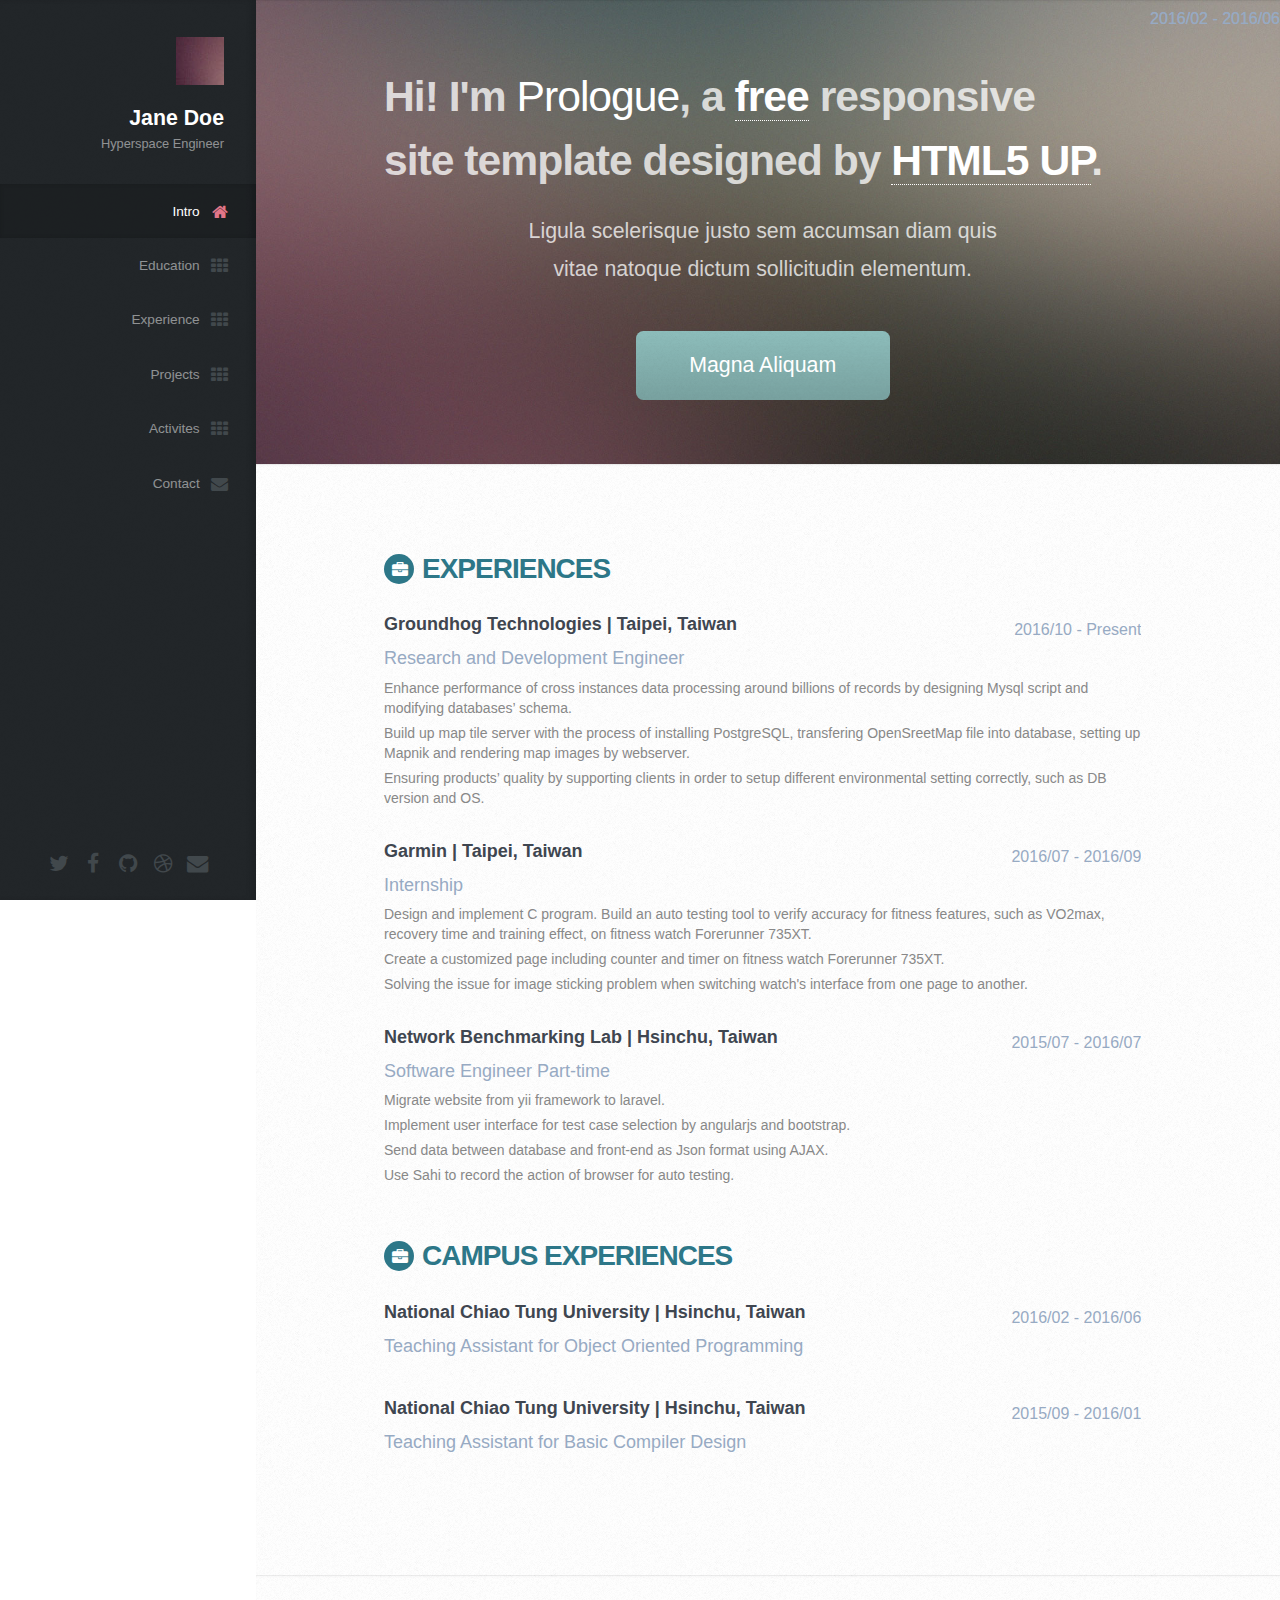
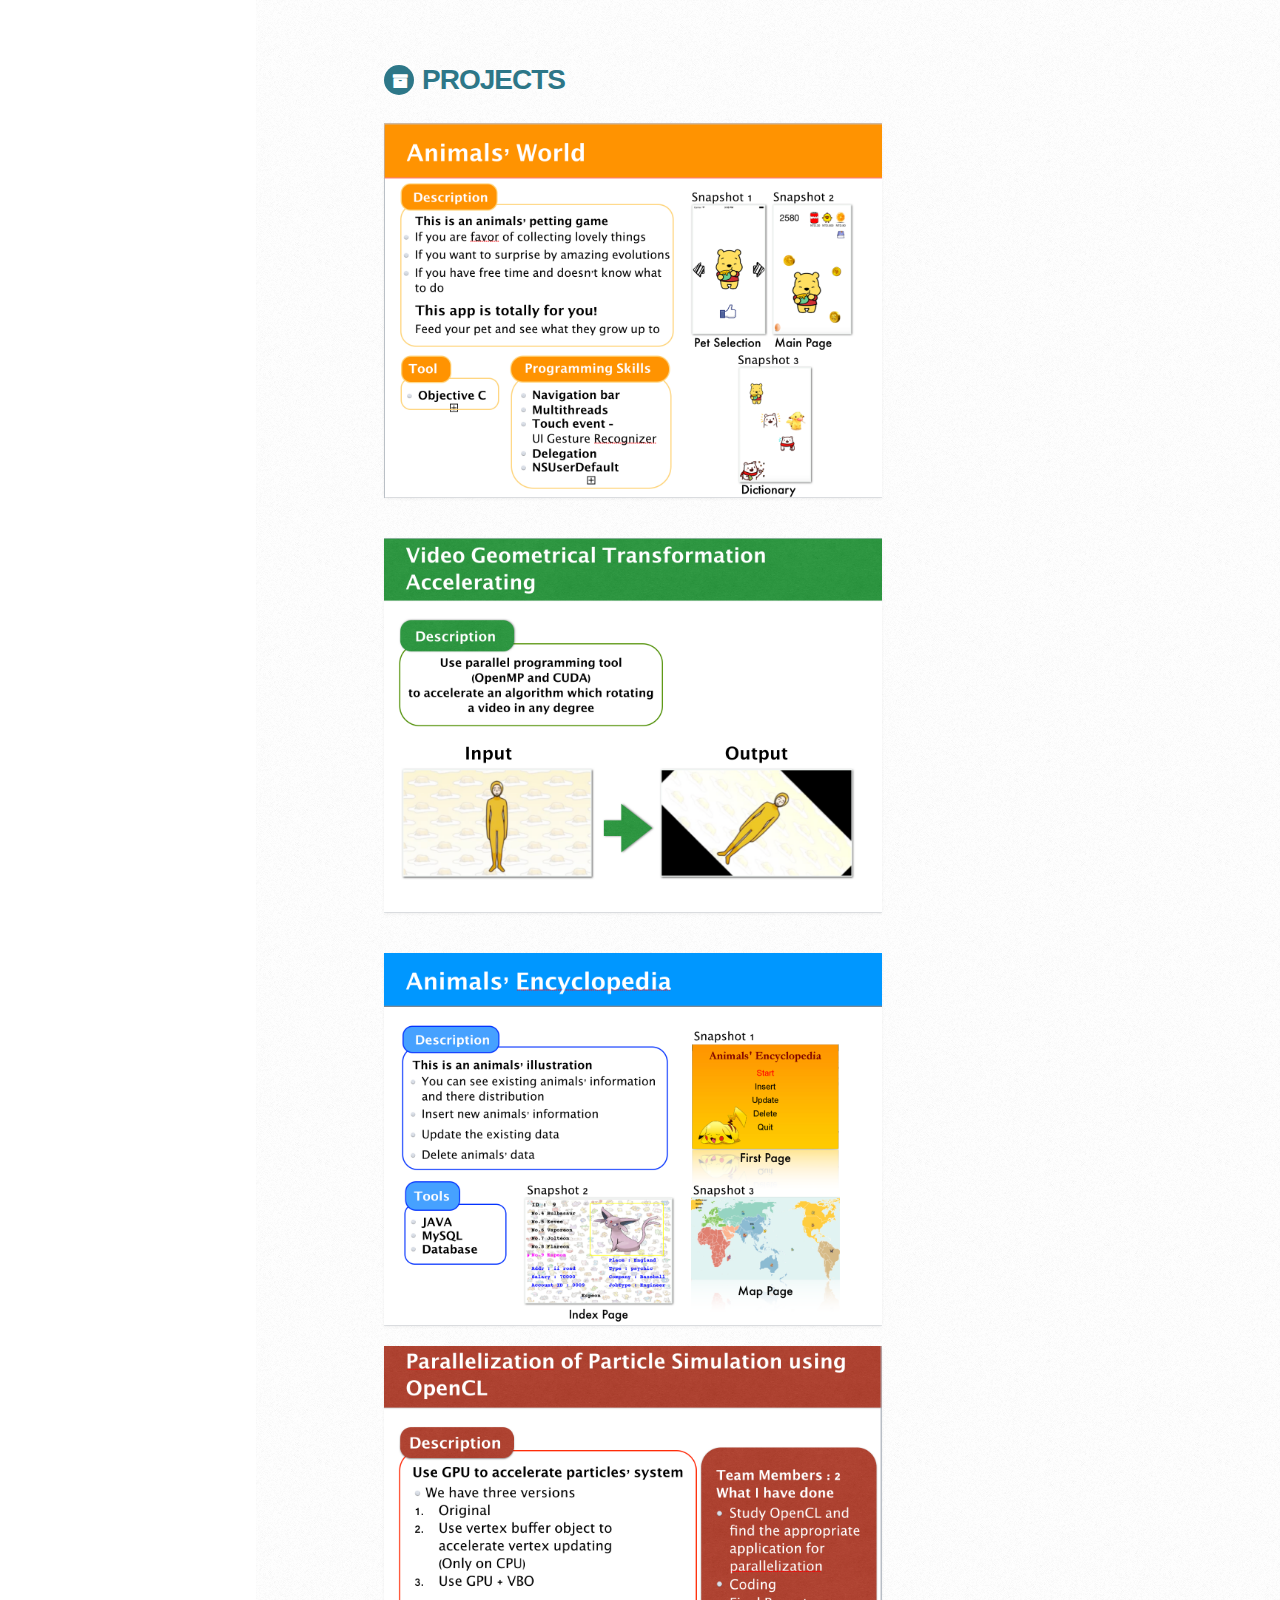
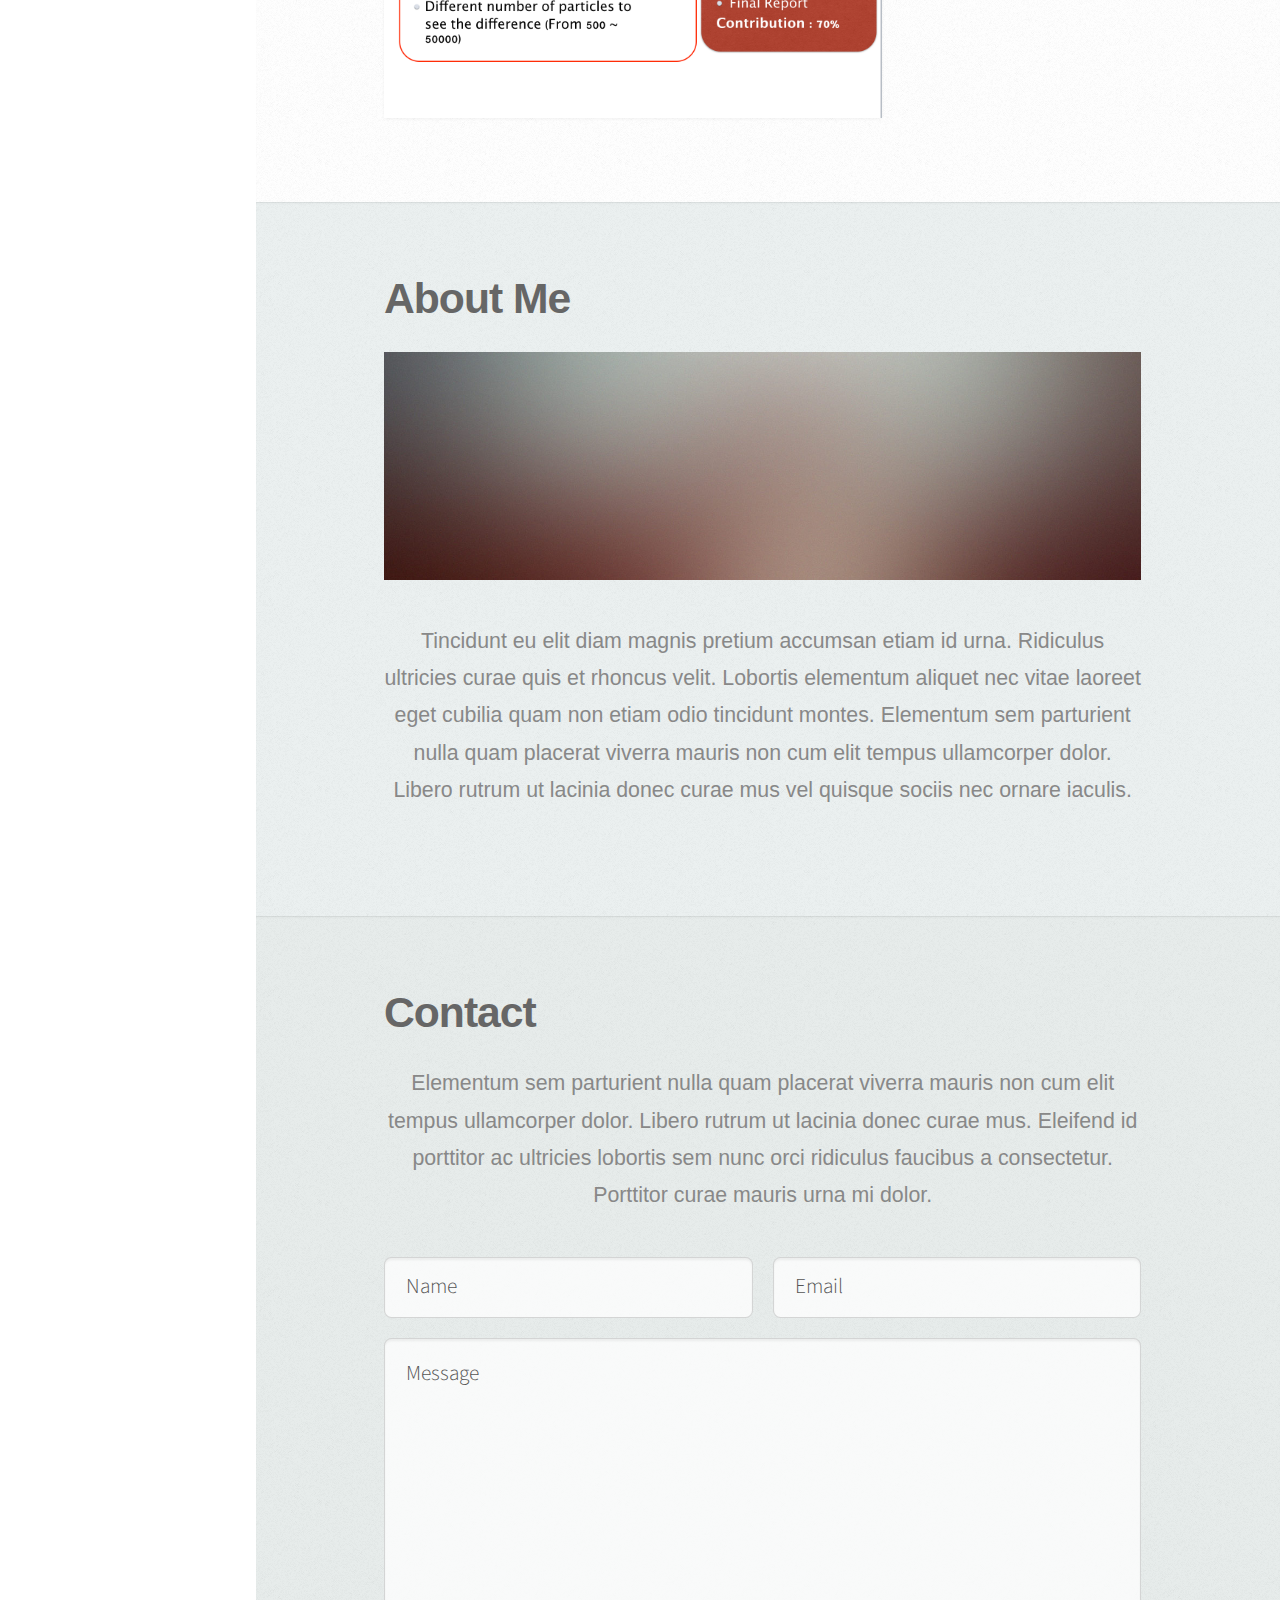
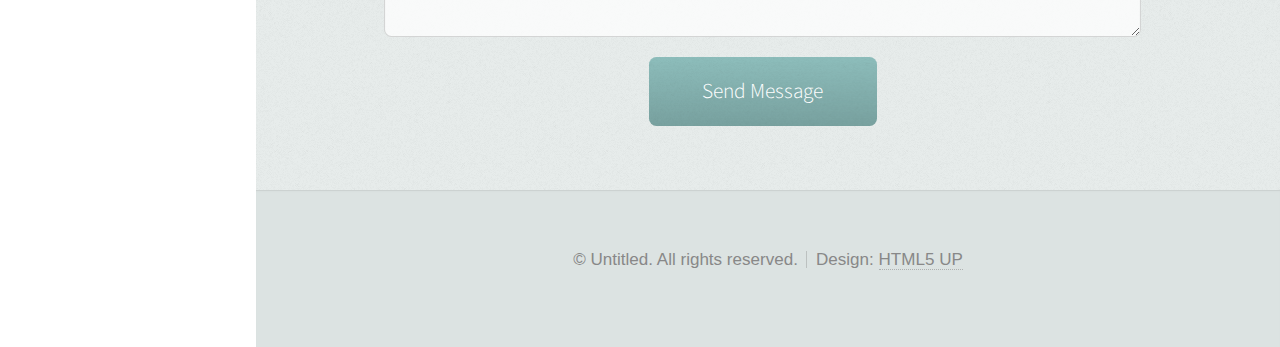
==== commit 2bedb66e: "building ..." ====
--- a/blog/html5up-prologue/index.html
+++ b/blog/html5up-prologue/index.html
@@ -51,7 +51,7 @@
 								<li><a href="#top" id="top-link" class="skel-layers-ignoreHref"><span class="icon fa-home">Intro</span></a></li>
 								<li><a href="#education" id="education-link" class="skel-layers-ignoreHref"><span class="icon fa-th">Education</span></a></li>
 								<li><a href="#experience" id="experience-link" class="skel-layers-ignoreHref"><span class="icon fa-th">Experience</span></a></li>
-								<li><a href="#portfolio" id="portfolio-link" class="skel-layers-ignoreHref"><span class="icon fa-th">Portfolio</span></a></li>
+								<li><a href="#portfolio" id="portfolio-link" class="skel-layers-ignoreHref"><span class="icon fa-th">Projects</span></a></li>
 								<li><a href="#activites" id="activites-link" class="skel-layers-ignoreHref"><span class="icon fa-th">Activites</span></a></li>
 								<li><a href="#contact" id="contact-link" class="skel-layers-ignoreHref"><span class="icon fa-envelope">Contact</span></a></li>
 							</ul>
@@ -104,106 +104,112 @@
 							<div class="main-item">
 								<div class="meta">
 									<div class="upper-row">
-										<h3 class="job-title">Lead Developer</h3>
-										<div class="time">2015 - Present</div>
+										<h3 class="company">Groundhog Technologies | Taipei, Taiwan</h3>
+										<div class="time">2016/10 - Present</div>
 									</div><!--//upper-row-->
-									<div class="company">Startup Hubs, San Francisco</div>
+									<div class="job-title">Research and Development Engineer </div>
 								</div><!--//meta-->
 								<div class="details">
-									<p>Describe your role here lorem ipsum dolor sit amet, consectetuer adipiscing elit. Aenean commodo ligula eget dolor. Aenean massa. Cum sociis natoque penatibus et magnis dis parturient montes, nascetur ridiculus mus. Donec quam felis, ultricies nec, pellentesque eu, pretium quis, sem. Nulla consequat massa quis enim. Donec pede justo.</p>  
+                                    <p>Enhance performance of cross instances data processing around billions of records by designing Mysql script and modifying databases’ schema.</p><p>Build up map tile server with the process of installing PostgreSQL, transfering OpenSreetMap file into database, setting up Mapnik and rendering map images by webserver.</p><p>Ensuring products’ quality by supporting clients in order to setup different environmental setting correctly, such as DB version and OS.</p>
 								</div><!--//details-->
 							</div><!--//item-->
 							
-							<div class="main-item">
-								<div class="meta">
-									<div class="upper-row">
-										<h3 class="job-title">Lead Developer</h3>
-										<div class="time">2015 - Present</div>
-									</div><!--//upper-row-->
-									<div class="company">Startup Hubs, San Francisco</div>
-								</div><!--//meta-->
-								<div class="details">
-									<p>Describe your role here lorem ipsum dolor sit amet, consectetuer adipiscing elit. Aenean commodo ligula eget dolor. Aenean massa. Cum sociis natoque penatibus et magnis dis parturient montes, nascetur ridiculus mus. Donec quam felis, ultricies nec, pellentesque eu, pretium quis, sem. Nulla consequat massa quis enim. Donec pede justo.</p>  
-									<p>Sed ut perspiciatis unde omnis iste natus error sit voluptatem accusantium doloremque laudantium, totam rem aperiam, eaque ipsa quae ab illo inventore veritatis et quasi architecto beatae vitae dicta sunt explicabo. </p>
-								</div><!--//details-->
-								
-							</div><!--//item-->
+                            <div class="main-item">
+                                <div class="meta">
+                                    <div class="upper-row">
+                                        <h3 class="company">Garmin | Taipei, Taiwan</h3>
+                                        <div class="time">2016/07 - 2016/09</div>
+                                    </div><!--//upper-row-->
+                                    <div class="job-title">Internship</div>
+                                </div><!--//meta-->
+                                <div class="details">
+                                    <p>Design and implement C program. Build an auto testing tool to verify accuracy for fitness features, such as VO2max, recovery time and training effect, on fitness watch Forerunner 735XT.</p><p>Create a customized page including counter and timer on fitness watch Forerunner 735XT.</p><p>Solving the issue for image sticking problem when switching watch's interface from one page to another.</p>
+                                </div><!--//details-->
+                            </div><!--//item-->
 							
-							<div class="main-item">
-								
-									<div class="upper-row">
-										<h3 class="job-title">Lead Developer</h3>
-										<div class="time">2015 - Present</div>
-									</div><!--//upper-row-->
-									<div class="company">Startup Hubs, San Francisco</div>
-								
-								<div class="details">
-									<p>Describe your role here lorem ipsum dolor sit amet, consectetuer adipiscing elit. Aenean commodo ligula eget dolor. Aenean massa. Cum sociis natoque penatibus et magnis dis parturient montes, nascetur ridiculus mus. Donec quam felis, ultricies nec, pellentesque eu, pretium quis, sem. Nulla consequat massa quis enim. Donec pede justo.</p>  
-									<p>Sed ut perspiciatis unde omnis iste natus error sit voluptatem accusantium doloremque laudantium, totam rem aperiam, eaque ipsa quae ab illo inventore veritatis et quasi architecto beatae vitae dicta sunt explicabo. </p>
-								</div><!--//details-->
-								
-							</div><!--//item-->
-							
-						</div>
-					</section>
-
+                            <div class="main-item">
+                                <div class="meta">
+                                    <div class="upper-row">
+                                        <h3 class="company">Network Benchmarking Lab | Hsinchu, Taiwan</h3>
+                                        <div class="time">2015/07 - 2016/07</div>
+                                    </div><!--//upper-row-->
+                                    <div class="job-title">Software Engineer Part-time</div>
+                                </div><!--//meta-->
+                                <div class="details">
+                                    <p>Migrate website from yii framework to laravel.</p><p>Implement user interface for test case selection by angularjs and bootstrap.</p><p>Send data between database and front-end as Json format using AJAX.</p><p>Use Sahi to record the action of browser for auto testing.</p>
+
+                                </div><!--//details-->
+                            </div><!--//item-->
+                        </div>
+                        <div class="container">
+                            <header>
+                                <h2 class="section-title"><i class="fa fa-briefcase"></i>Campus Experiences</h2>
+                            </header>
+                            
+                            <div class="main-item">
+                                <div class="meta">
+                                    <div class="upper-row">
+                                        <h3 class="company">National Chiao Tung University | Hsinchu, Taiwan</h3>
+                                        <div class="time">2016/02 - 2016/06</div>
+                                    </div><!--//upper-row-->
+                                    <div class="job-title">Teaching Assistant for Object Oriented Programming</div>
+                                </div><!--//meta-->
+                            </div>
+                            <div class="main-item">
+                                <div class="meta">
+                                    <div class="upper-row">
+                                        <h3 class="company">National Chiao Tung University | Hsinchu, Taiwan</h3>
+                                        <div class="time">2015/09 - 2016/01</div>
+                                    </div><!--//upper-row-->
+                                    <div class="job-title">Teaching Assistant for Basic Compiler Design</div>
+                                </div><!--//meta-->
+                                
+                            </div><!--//item-->
+                        </div>
+                    </section>
 				<!-- Portfolio -->
-					<section id="portfolio" class="two">
-						<div class="container">
-
-							<header>
-								<h2>Portfolio</h2>
-							</header>
-
-							<p>Vitae natoque dictum etiam semper magnis enim feugiat convallis convallis
-							egestas rhoncus ridiculus in quis risus amet curabitur tempor orci penatibus.
-							Tellus erat mauris ipsum fermentum etiam vivamus eget. Nunc nibh morbi quis
-							fusce hendrerit lacus ridiculus.</p>
+					<section id="portfolio" class="section projects-section">
+                        
+						<div class="container">
+
+							<header>
+								<h2 class="section-title"><i class="fa fa-archive"></i>Projects</h2>
+							</header>
+
 
 							<div class="row">
-								<div class="4u 12u$(mobile)">
+								<div class="8u 13u$(mobile)">
 									<article class="item">
-										<a href="#" class="image fit"><img src="images/pic02.jpg" alt="" /></a>
-										<header>
-											<h3>Ipsum Feugiat</h3>
-										</header>
-									</article>
-									<article class="item">
-										<a href="#" class="image fit"><img src="images/pic03.jpg" alt="" /></a>
-										<header>
-											<h3>Rhoncus Semper</h3>
-										</header>
-									</article>
-								</div>
-								<div class="4u 12u$(mobile)">
-									<article class="item">
-										<a href="#" class="image fit"><img src="images/pic04.jpg" alt="" /></a>
-										<header>
-											<h3>Magna Nullam</h3>
-										</header>
-									</article>
-									<article class="item">
-										<a href="#" class="image fit"><img src="images/pic05.jpg" alt="" /></a>
-										<header>
-											<h3>Natoque Vitae</h3>
-										</header>
-									</article>
-								</div>
-								<div class="4u$ 12u$(mobile)">
-									<article class="item">
-										<a href="#" class="image fit"><img src="images/pic06.jpg" alt="" /></a>
-										<header>
-											<h3>Dolor Penatibus</h3>
-										</header>
-									</article>
-									<article class="item">
-										<a href="#" class="image fit"><img src="images/pic07.jpg" alt="" /></a>
-										<header>
-											<h3>Orci Convallis</h3>
-										</header>
-									</article>
+										<a href="#" class="image fit"><img src="images/animal worlds_1.png" alt="" /></a>
+                                    </article>
+                                    <div class="time">2016/02 - 2016/06</div>
 								</div>
 							</div>
+                            
+                            <div class="row">
+                                <div class="8u 13u$(mobile)">
+                                    <article class="item">
+                                        <a href="#" class="image fit"><img src="images/project2.1.png" alt="" /></a>
+                                    </article>
+                                    <div class="time">2016/02 - 2016/06</div>
+                                </div>
+                            </div>
+                            
+                            <div class="row">
+                                <div class="8u 13u$(mobile)">
+                                    <article class="item">
+                                        <a href="#" class="image fit"><img src="images/project3.1.png" alt="" /></a>
+                                    </article>
+                                </div>
+                            </div>
+                            
+                            <div class="row">
+                                <div class="8u 13u$(mobile)">
+                                    <article class="item">
+                                        <a href="#" class="image fit"><img src="images/project4.1.png" alt="" /></a>
+                                    </article>
+                                </div>
+                            </div>
 
 						</div>
 					</section>
--- a/blog/html5up-prologue/assets/css/main.css
+++ b/blog/html5up-prologue/assets/css/main.css
@@ -1611,7 +1611,7 @@
 	}
 
 	header {
-		margin: 0 0 2em 0;
+		margin: 0 0 1.0em 0;
 	}
 
 		header > p {
@@ -1702,7 +1702,7 @@
 	}
 
 		.image img {
-			display: block;
+            display: block;
 			width: 100%;
 		}
 
@@ -2146,7 +2146,7 @@
 		#main > section {
 			margin: 0;
 			overflow: hidden;
-			padding: 4em 0;
+			padding: 5em 0;
 			box-shadow: inset 0 1px 0 0 rgba(0, 0, 0, 0.05), inset 0 0.1em 0.1em 0 rgba(0, 0, 0, 0.025);
 			text-align: center;
 			background-image: url("images/overlay.png");
@@ -2239,7 +2239,7 @@
 			}
 
 			#main section.cover {
-				padding: 5em 0;
+				padding: 3em 0;
 			}
 
 	}
@@ -2255,7 +2255,7 @@
 			}
 
 			.container {
-				padding: 0 2em 0 2em;
+				padding: 0 6.5em 0 6em;
 			}
 
 		/* List */
@@ -2334,7 +2334,7 @@
 			}
 
 			.container {
-				padding: 0 2em 0 2em;
+				padding: 0 6em 0 6em;
 			}
 
 		/* Item */
@@ -2519,7 +2519,7 @@
 			}
 
 			.container {
-				padding: 0 15px 0 15px;
+				padding: 0 60px 0 60px;
 			}
 
 		/* List */
@@ -2560,13 +2560,13 @@
 	}
 	
 
-.container .section {
+.section .container  {
   font-family: 'Roboto', sans-serif;
-  margin-top: 30px;
-  margin-bottom: 60px;
+  margin-top: 20px;
+  margin-bottom: 20px;
 }  
 
-.container .section  h1,h2,h3,h4,h5,h6 {
+.section .container h1,h2,h3,h4,h5,h6 {
   text-align: left;
   font-weight: 700;
 }
@@ -2613,12 +2613,19 @@
   top: -2px;
 }
 
-.container .job-title {
+.container .company {
   color: #3F4650;
-  font-size: 20px;
+  font-size: 18px;
   margin-top: 0;
   margin-bottom: 0;
   font-weight: 700;
+  
+}
+.container .job-title {
+    font-size: 18px;
+    /*margin-bottom: 0px;*/
+    color: #97AAC3;
+    font-weight: 500;
 }
 
 .container .upper-row {
@@ -2636,11 +2643,7 @@
   color: #97AAC3;
 }
 
-.container .company {
-  font-size: 20px;
-  margin-bottom: 0px;
-  color: #97AAC3;
-}
+
 .container .project-title {
   font-size: 16px;
   font-weight: 400;
@@ -2648,14 +2651,22 @@
   margin-bottom: 5px;
 }
 .container .details{
-  font-size: 16px;
+  font-size: 14px;
 }
 .container .details p{
   margin-bottom:5px ;
   line-height: 20px;
 }
-.main-wrapper .section {
-  margin-bottom: 60px;
+.container .image fit
 }
-  
-}+
+.projects-section .time {
+    position: relative;
+    font-size: 16px;
+    font-weight: 500;
+    right: 0;
+    top: 0;
+    color: #97AAC3;
+}
+
+
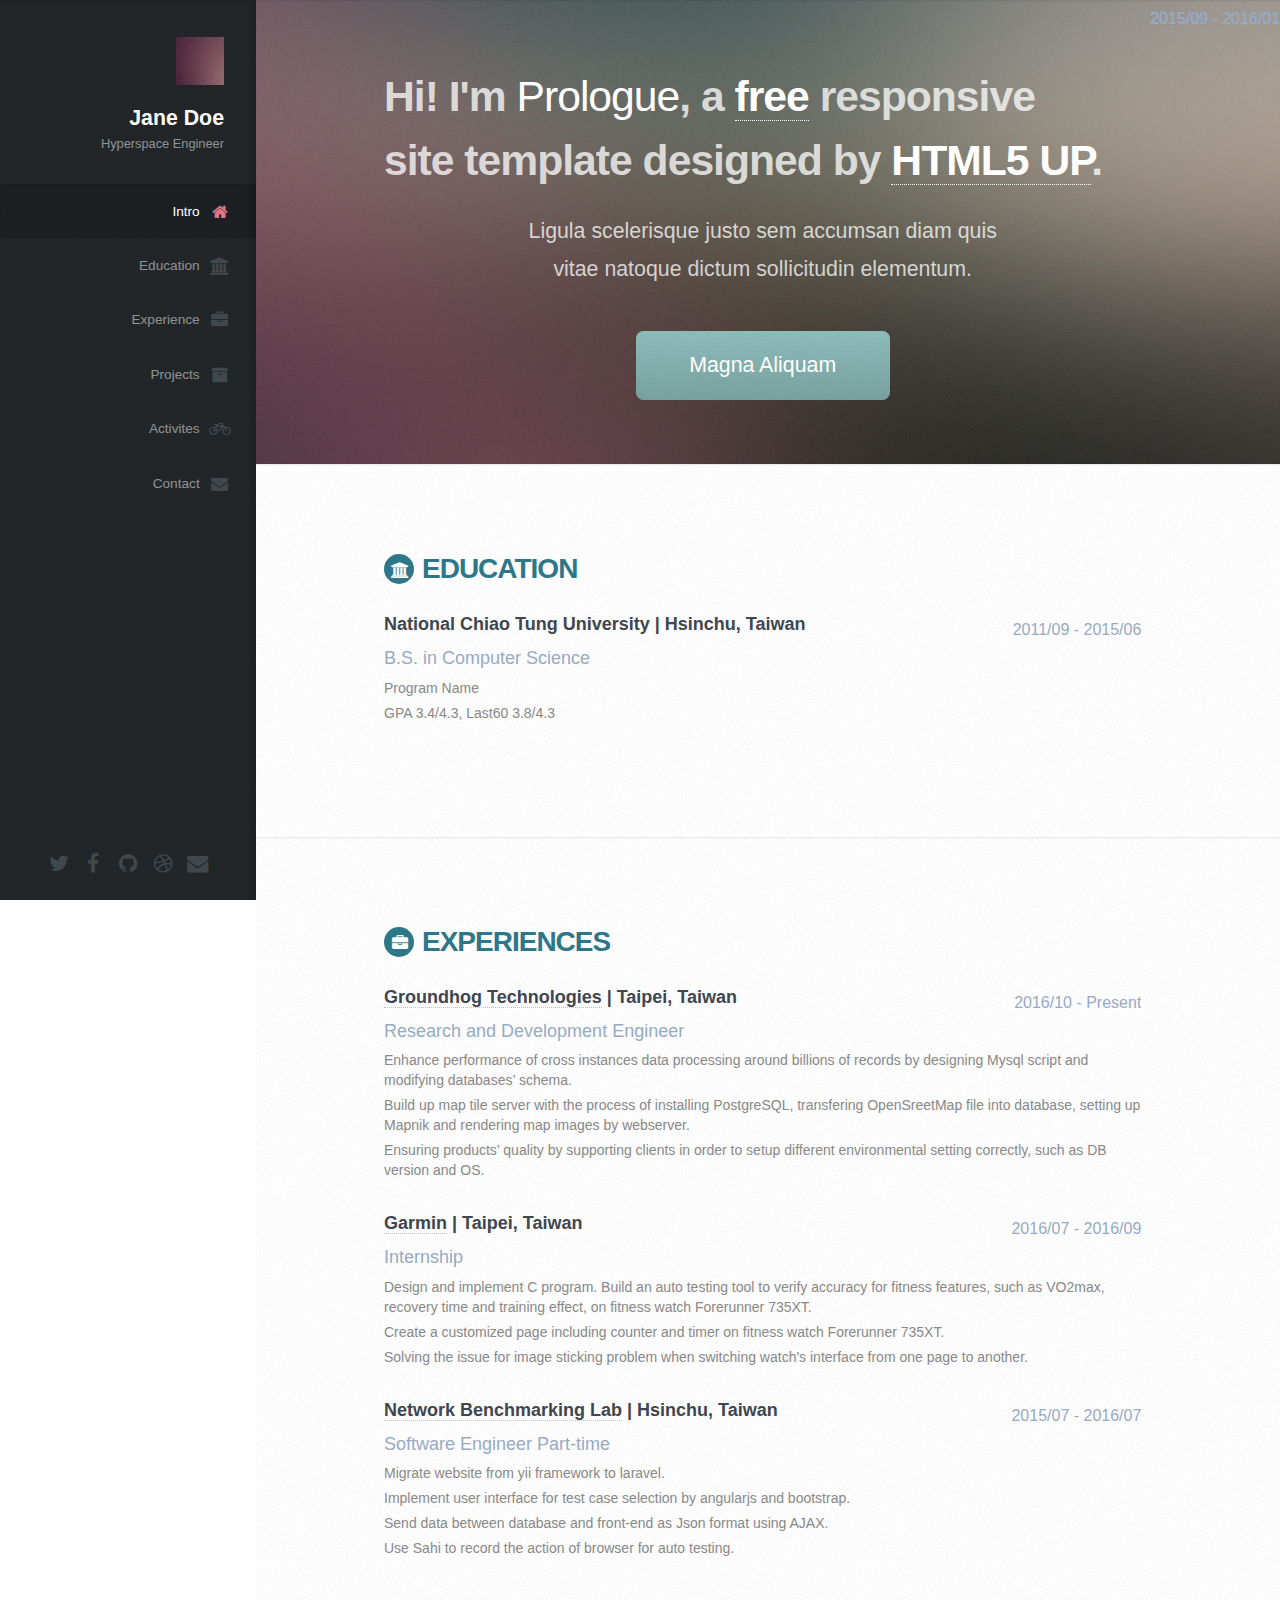
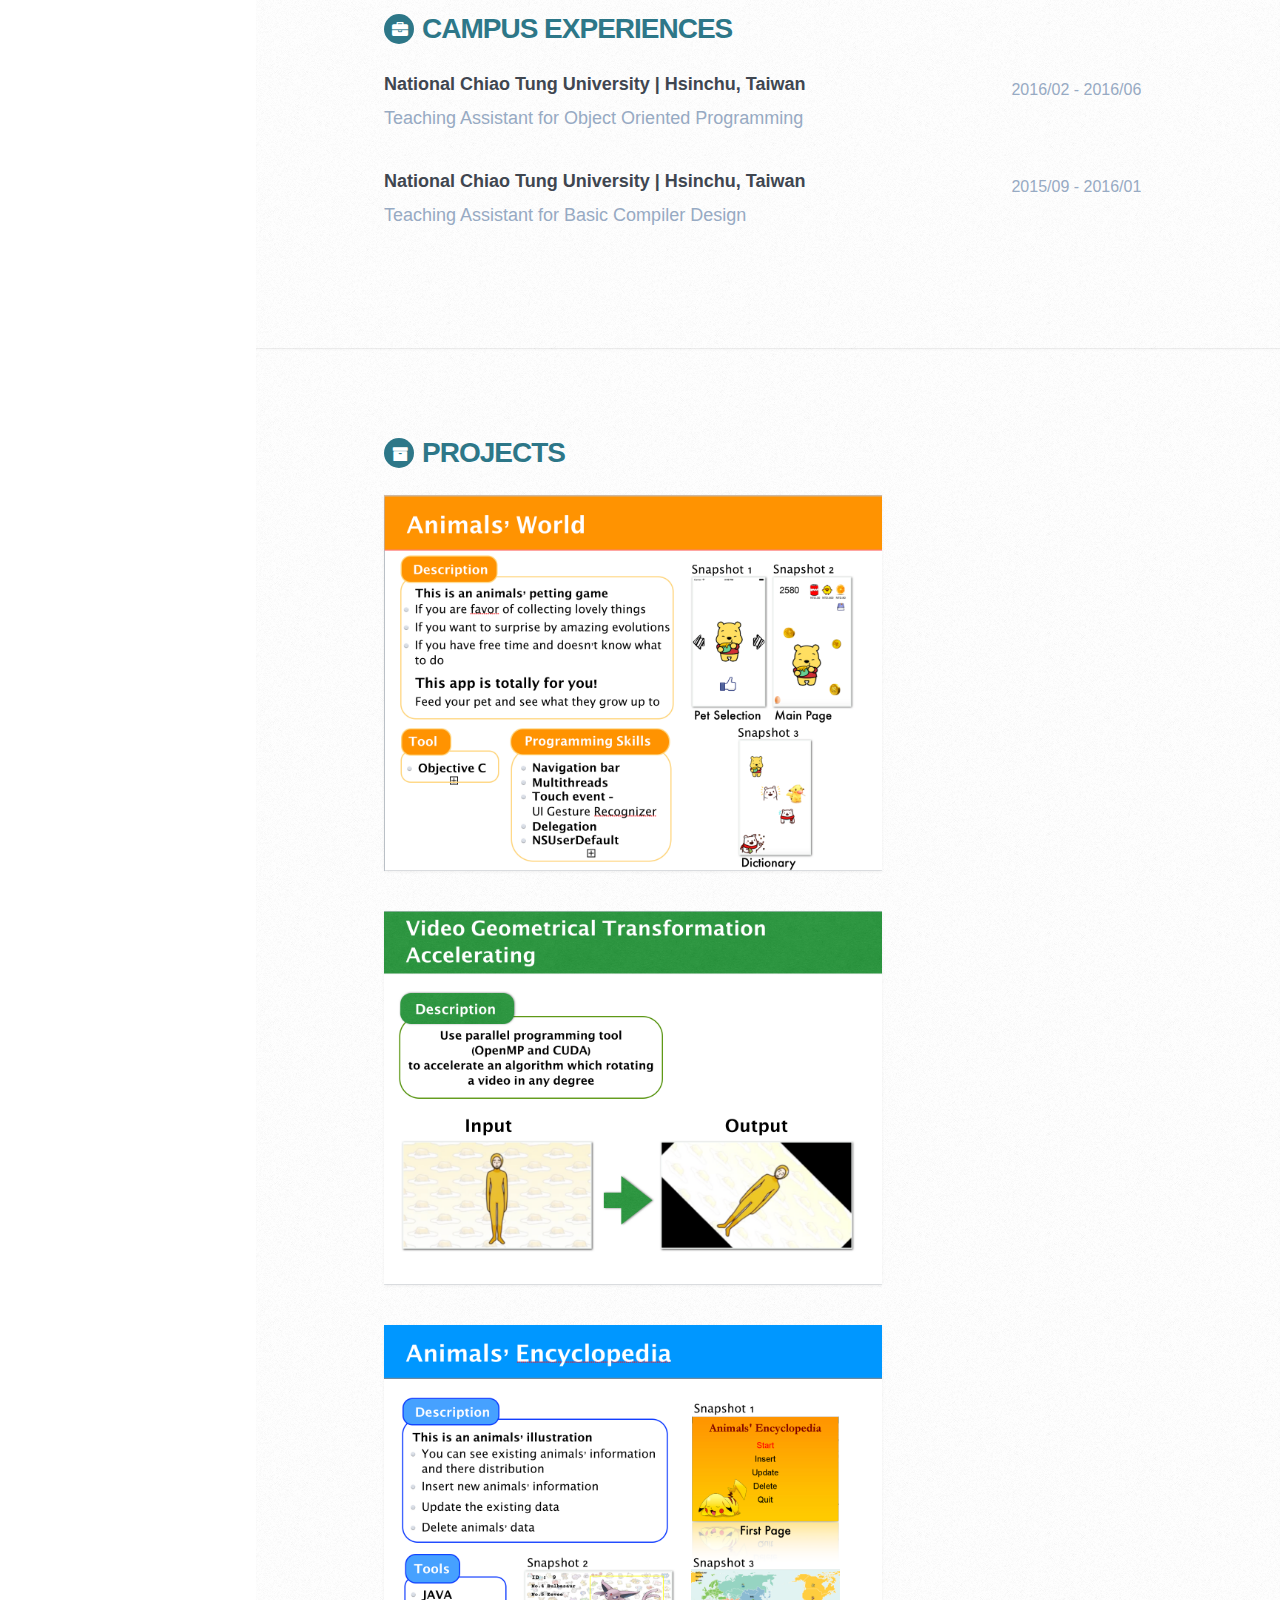
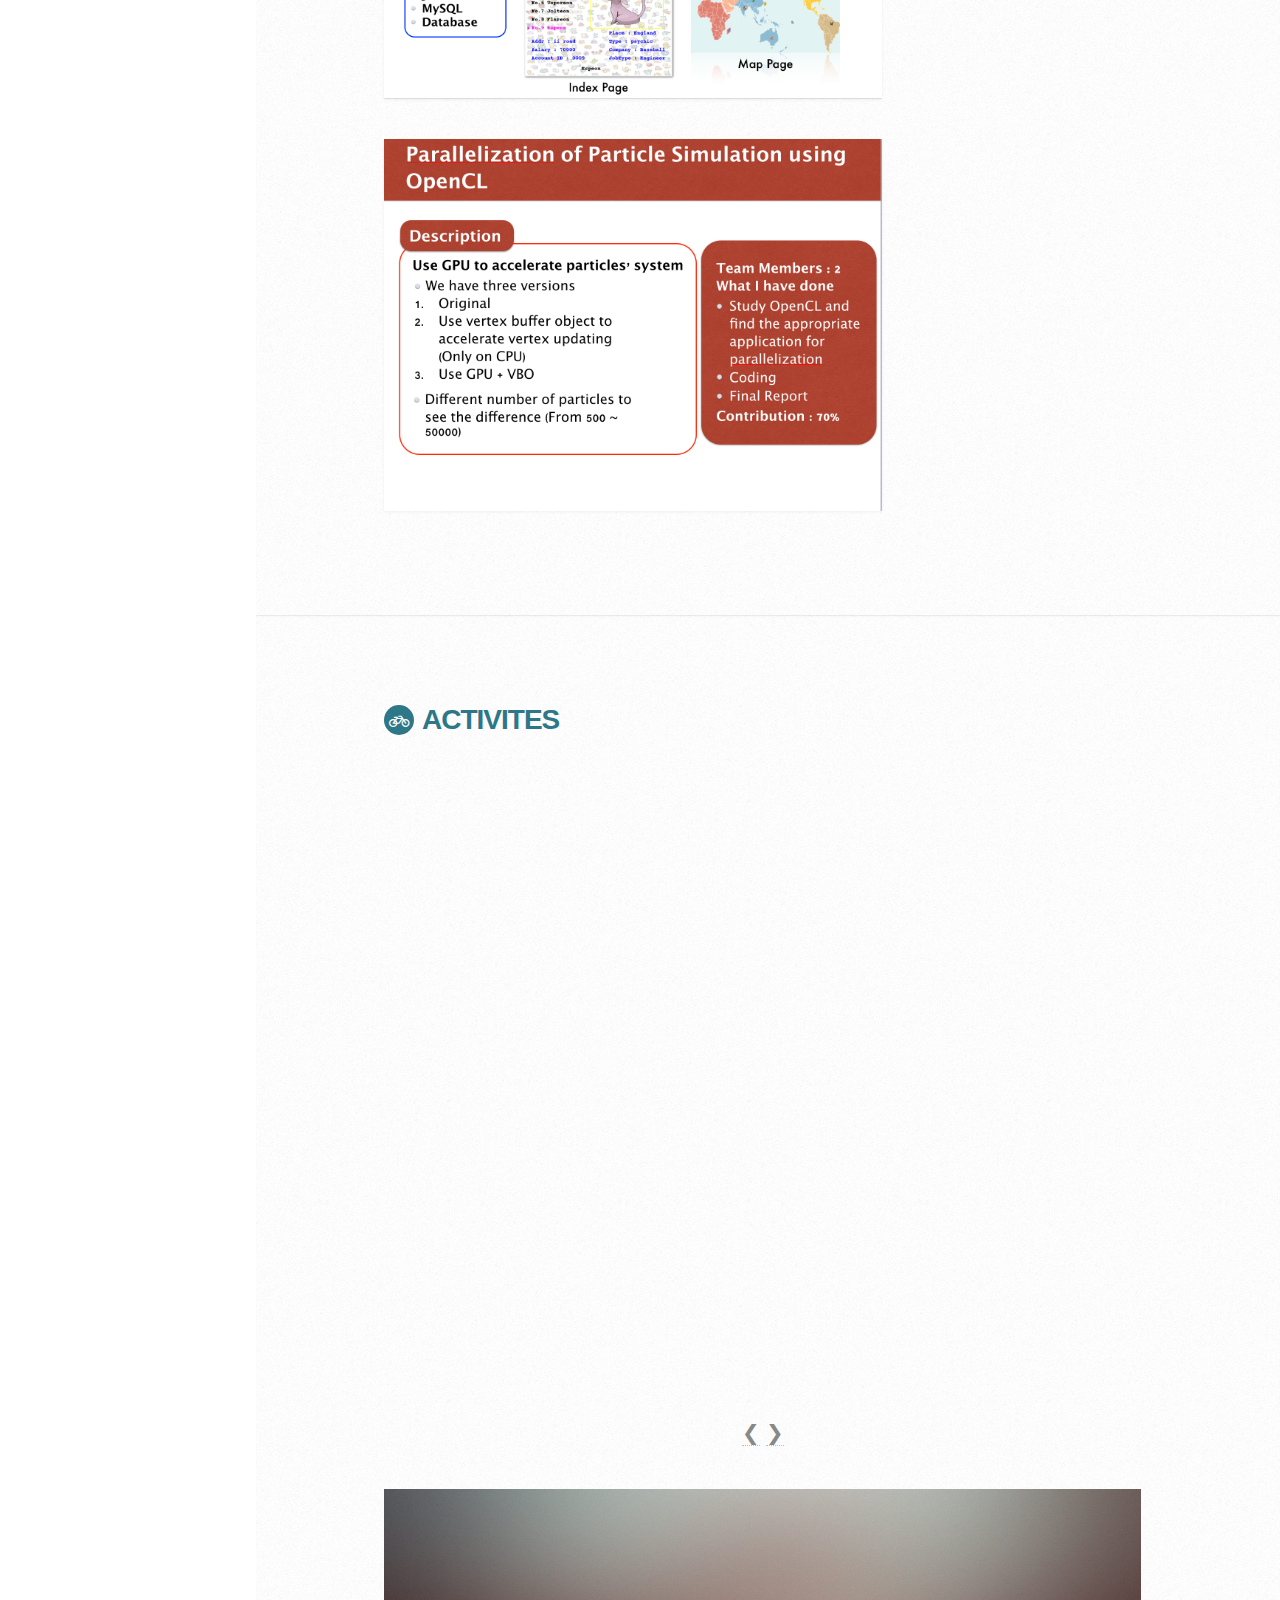
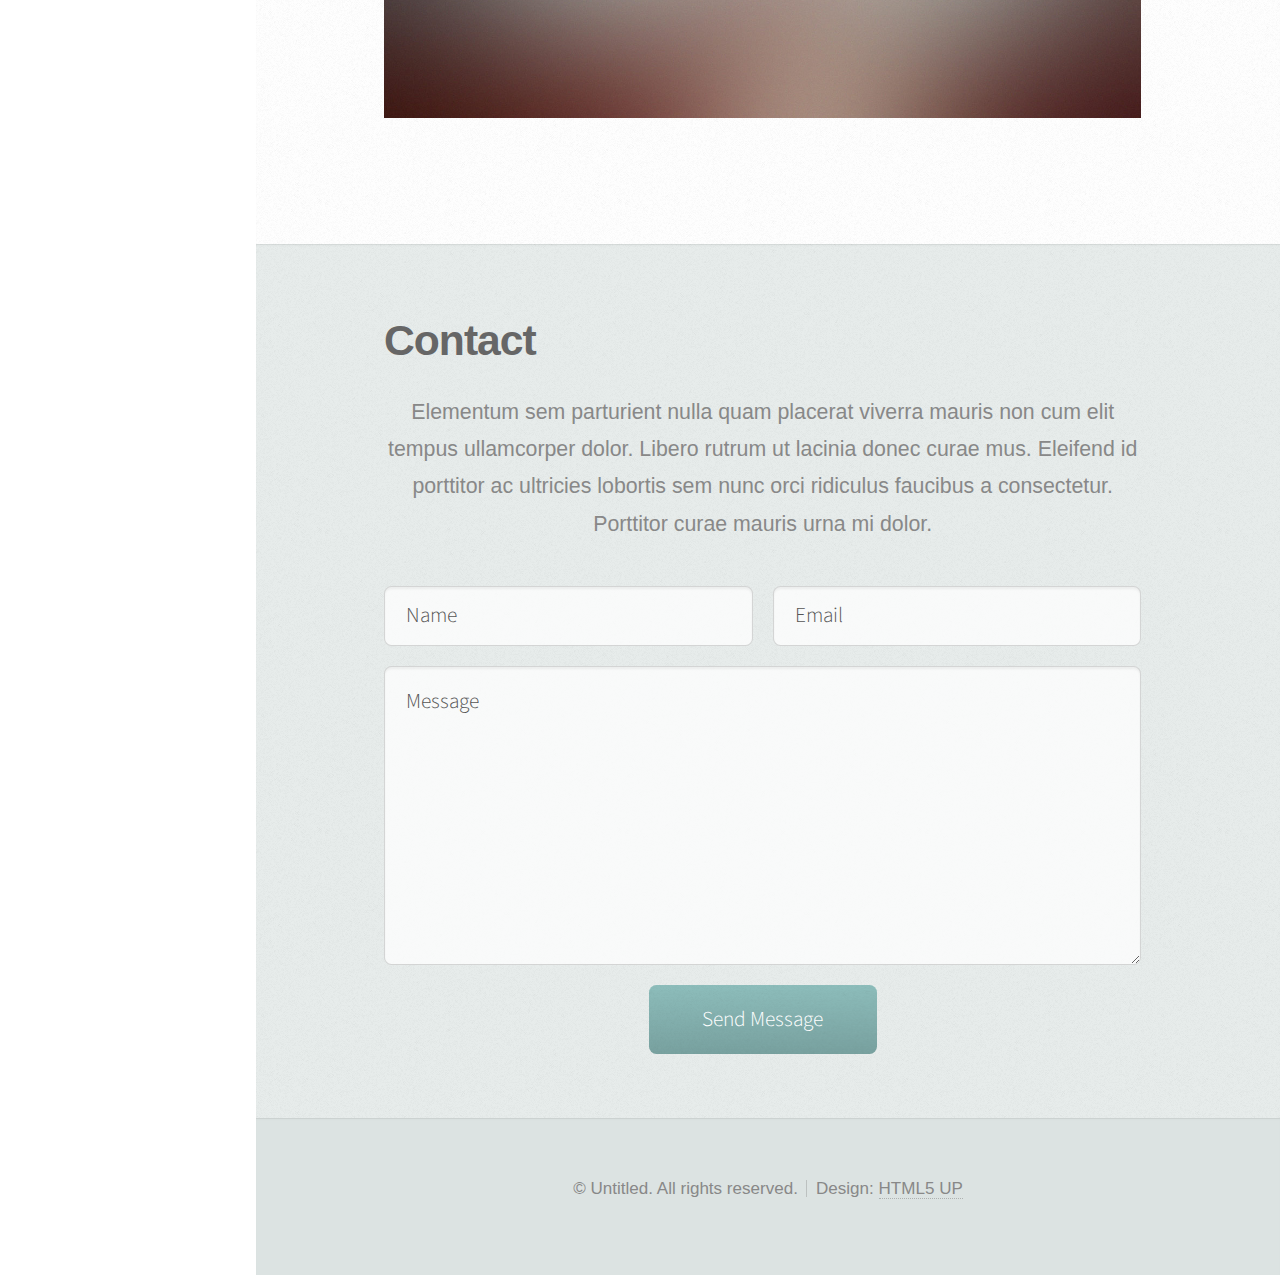
==== commit 39d1e532: "still building ..." ====
--- a/blog/html5up-prologue/index.html
+++ b/blog/html5up-prologue/index.html
@@ -16,7 +16,8 @@
 		<link rel="stylesheet" href="assets/plugins/bootstrap/css/bootstrap.min.css">
 		<link rel="stylesheet" href="assets/plugins/font-awesome/css/font-awesome.css">	
 
-		<link rel="stylesheet" href="assets/css/main.css" />		
+		<link rel="stylesheet" href="assets/css/main.css" />
+			
 	</head>
 	<body>
 
@@ -49,10 +50,10 @@
 							-->
 							<ul>
 								<li><a href="#top" id="top-link" class="skel-layers-ignoreHref"><span class="icon fa-home">Intro</span></a></li>
-								<li><a href="#education" id="education-link" class="skel-layers-ignoreHref"><span class="icon fa-th">Education</span></a></li>
-								<li><a href="#experience" id="experience-link" class="skel-layers-ignoreHref"><span class="icon fa-th">Experience</span></a></li>
-								<li><a href="#portfolio" id="portfolio-link" class="skel-layers-ignoreHref"><span class="icon fa-th">Projects</span></a></li>
-								<li><a href="#activites" id="activites-link" class="skel-layers-ignoreHref"><span class="icon fa-th">Activites</span></a></li>
+								<li><a href="#education" id="education-link" class="skel-layers-ignoreHref"><span class="icon fa-university">Education</span></a></li>
+								<li><a href="#experience" id="experience-link" class="skel-layers-ignoreHref"><span class="icon fa-briefcase">Experience</span></a></li>
+								<li><a href="#portfolio" id="portfolio-link" class="skel-layers-ignoreHref"><span class="icon fa-archive">Projects</span></a></li>
+								<li><a href="#activites" id="activites-link" class="skel-layers-ignoreHref"><span class="icon fa-bicycle">Activites</span></a></li>
 								<li><a href="#contact" id="contact-link" class="skel-layers-ignoreHref"><span class="icon fa-envelope">Contact</span></a></li>
 							</ul>
 						</nav>
@@ -76,6 +77,7 @@
 
 		<!-- Main -->
 			<div id="main">
+					
 
 				<!-- Intro -->
 					<section id="top" class="one dark cover">
@@ -95,16 +97,38 @@
 						</div>
 					</section>
 					
-					<section id="experience" class='section experiences-section'>
-						<div class="container">
-							<header>
-								 <h2 class="section-title"><i class="fa fa-briefcase"></i>Experiences</h2>
+					<section id="education" class="section experiences-section">
+						<div class="container">
+						
+							<header>
+								 <h2 class="section-title"><i class="fa fa-university"></i>Education</h2>
 							</header>
 							
 							<div class="main-item">
 								<div class="meta">
 									<div class="upper-row">
-										<h3 class="company">Groundhog Technologies | Taipei, Taiwan</h3>
+										<h3 class="company">National Chiao Tung University</a> | Hsinchu, Taiwan</h3>
+										<div class="time">2011/09 - 2015/06</div>
+									</div><!--//upper-row-->
+									<div class="job-title">B.S. in Computer Science </div>
+										<div class="details"><p>Program Name</p><p>GPA 3.4/4.3, Last60 3.8/4.3</p>
+										</div><!--//details-->
+								</div><!--//meta-->
+							</div><!--//item-->
+
+						</div>
+					</section>
+					
+					<section id="experience" class='section experiences-section'>
+						<div class="container">
+							<header>
+								 <h2 class="section-title"><i class="fa fa-briefcase"></i>Experiences</h2>
+							</header>
+							
+							<div class="main-item">
+								<div class="meta">
+									<div class="upper-row">
+										<h3 class="company"><a href="http://www.ghtinc.com/">Groundhog Technologies</a> | Taipei, Taiwan</h3>
 										<div class="time">2016/10 - Present</div>
 									</div><!--//upper-row-->
 									<div class="job-title">Research and Development Engineer </div>
@@ -117,7 +141,7 @@
                             <div class="main-item">
                                 <div class="meta">
                                     <div class="upper-row">
-                                        <h3 class="company">Garmin | Taipei, Taiwan</h3>
+                                        <h3 class="company"><a href="http://www.garmin.com.tw/aboutGarmin/company/">Garmin</a> | Taipei, Taiwan</h3>
                                         <div class="time">2016/07 - 2016/09</div>
                                     </div><!--//upper-row-->
                                     <div class="job-title">Internship</div>
@@ -130,7 +154,7 @@
                             <div class="main-item">
                                 <div class="meta">
                                     <div class="upper-row">
-                                        <h3 class="company">Network Benchmarking Lab | Hsinchu, Taiwan</h3>
+                                        <h3 class="company"><a href="https://www.nbl.org.tw/">Network Benchmarking Lab</a> | Hsinchu, Taiwan</h3>
                                         <div class="time">2015/07 - 2016/07</div>
                                     </div><!--//upper-row-->
                                     <div class="job-title">Software Engineer Part-time</div>
@@ -175,31 +199,28 @@
 							<header>
 								<h2 class="section-title"><i class="fa fa-archive"></i>Projects</h2>
 							</header>
-
-
 							<div class="row">
 								<div class="8u 13u$(mobile)">
 									<article class="item">
 										<a href="#" class="image fit"><img src="images/animal worlds_1.png" alt="" /></a>
                                     </article>
-                                    <div class="time">2016/02 - 2016/06</div>
+									<div class="time">2015/09 - 2016/01</div>
 								</div>
 							</div>
-                            
                             <div class="row">
                                 <div class="8u 13u$(mobile)">
                                     <article class="item">
                                         <a href="#" class="image fit"><img src="images/project2.1.png" alt="" /></a>
                                     </article>
-                                    <div class="time">2016/02 - 2016/06</div>
+                                    <div class="time">2015/09 - 2016/01</div>
                                 </div>
                             </div>
-                            
                             <div class="row">
                                 <div class="8u 13u$(mobile)">
                                     <article class="item">
                                         <a href="#" class="image fit"><img src="images/project3.1.png" alt="" /></a>
                                     </article>
+									<div class="time">2015/09 - 2016/01</div>
                                 </div>
                             </div>
                             
@@ -208,28 +229,52 @@
                                     <article class="item">
                                         <a href="#" class="image fit"><img src="images/project4.1.png" alt="" /></a>
                                     </article>
+									<div class="time">2015/09 - 2016/01</div>
                                 </div>
                             </div>
-
 						</div>
 					</section>
 
 				<!-- About Me -->
-					<section id="about" class="three">
-						<div class="container">
-
-							<header>
-								<h2>About Me</h2>
-							</header>
-
+					<section id="about" class="section activites">
+						<div class="container">
+
+							<header>
+								<h2 class="section-title"><i class="fa fa-bicycle"></i>Activites</h2>
+							</header>
+							
+							<div class="slideshow-container">
+								<div class="mySlides fade">
+									<div class="numbertext">1 / 3</div>
+										<img src="images/project4.1.png" style="width:100%" alt="" />
+									<div class="text">Caption Text</div>
+									</div>
+
+								<div class="mySlides fade">
+									<div class="numbertext">2 / 3</div>
+										<img src="images/project4.2.png" style="width:100%" alt="" />
+									<div class="text">Caption Two</div>
+								</div>
+
+								<div class="mySlides fade">
+									<div class="numbertext">3 / 3</div>
+										<img src="images/project4.3.png" style="width:100%" alt="" />
+									<div class="text">Caption Three</div>
+								</div>
+
+								<a class="prev" onclick="plusSlides(-1)">&#10094;</a>
+								<a class="next" onclick="plusSlides(1)">&#10095;</a>
+							</div>
+							<br>
+
+							<div style="text-align:center">
+							  <span class="dot" onclick="currentSlide(1)"></span> 
+							  <span class="dot" onclick="currentSlide(2)"></span> 
+							  <span class="dot" onclick="currentSlide(3)"></span> 
+							</div>
+
+							
 							<a href="#" class="image featured"><img src="images/pic08.jpg" alt="" /></a>
-
-							<p>Tincidunt eu elit diam magnis pretium accumsan etiam id urna. Ridiculus
-							ultricies curae quis et rhoncus velit. Lobortis elementum aliquet nec vitae
-							laoreet eget cubilia quam non etiam odio tincidunt montes. Elementum sem
-							parturient nulla quam placerat viverra mauris non cum elit tempus ullamcorper
-							dolor. Libero rutrum ut lacinia donec curae mus vel quisque sociis nec
-							ornare iaculis.</p>
 
 						</div>
 					</section>
@@ -283,6 +328,7 @@
 			<script src="assets/js/util.js"></script>
 			<!--[if lte IE 8]><script src="assets/js/ie/respond.min.js"></script><![endif]-->
 			<script src="assets/js/main.js"></script>
+			<script src="assets/js/script.js"></script>
 
 	</body>
 </html>